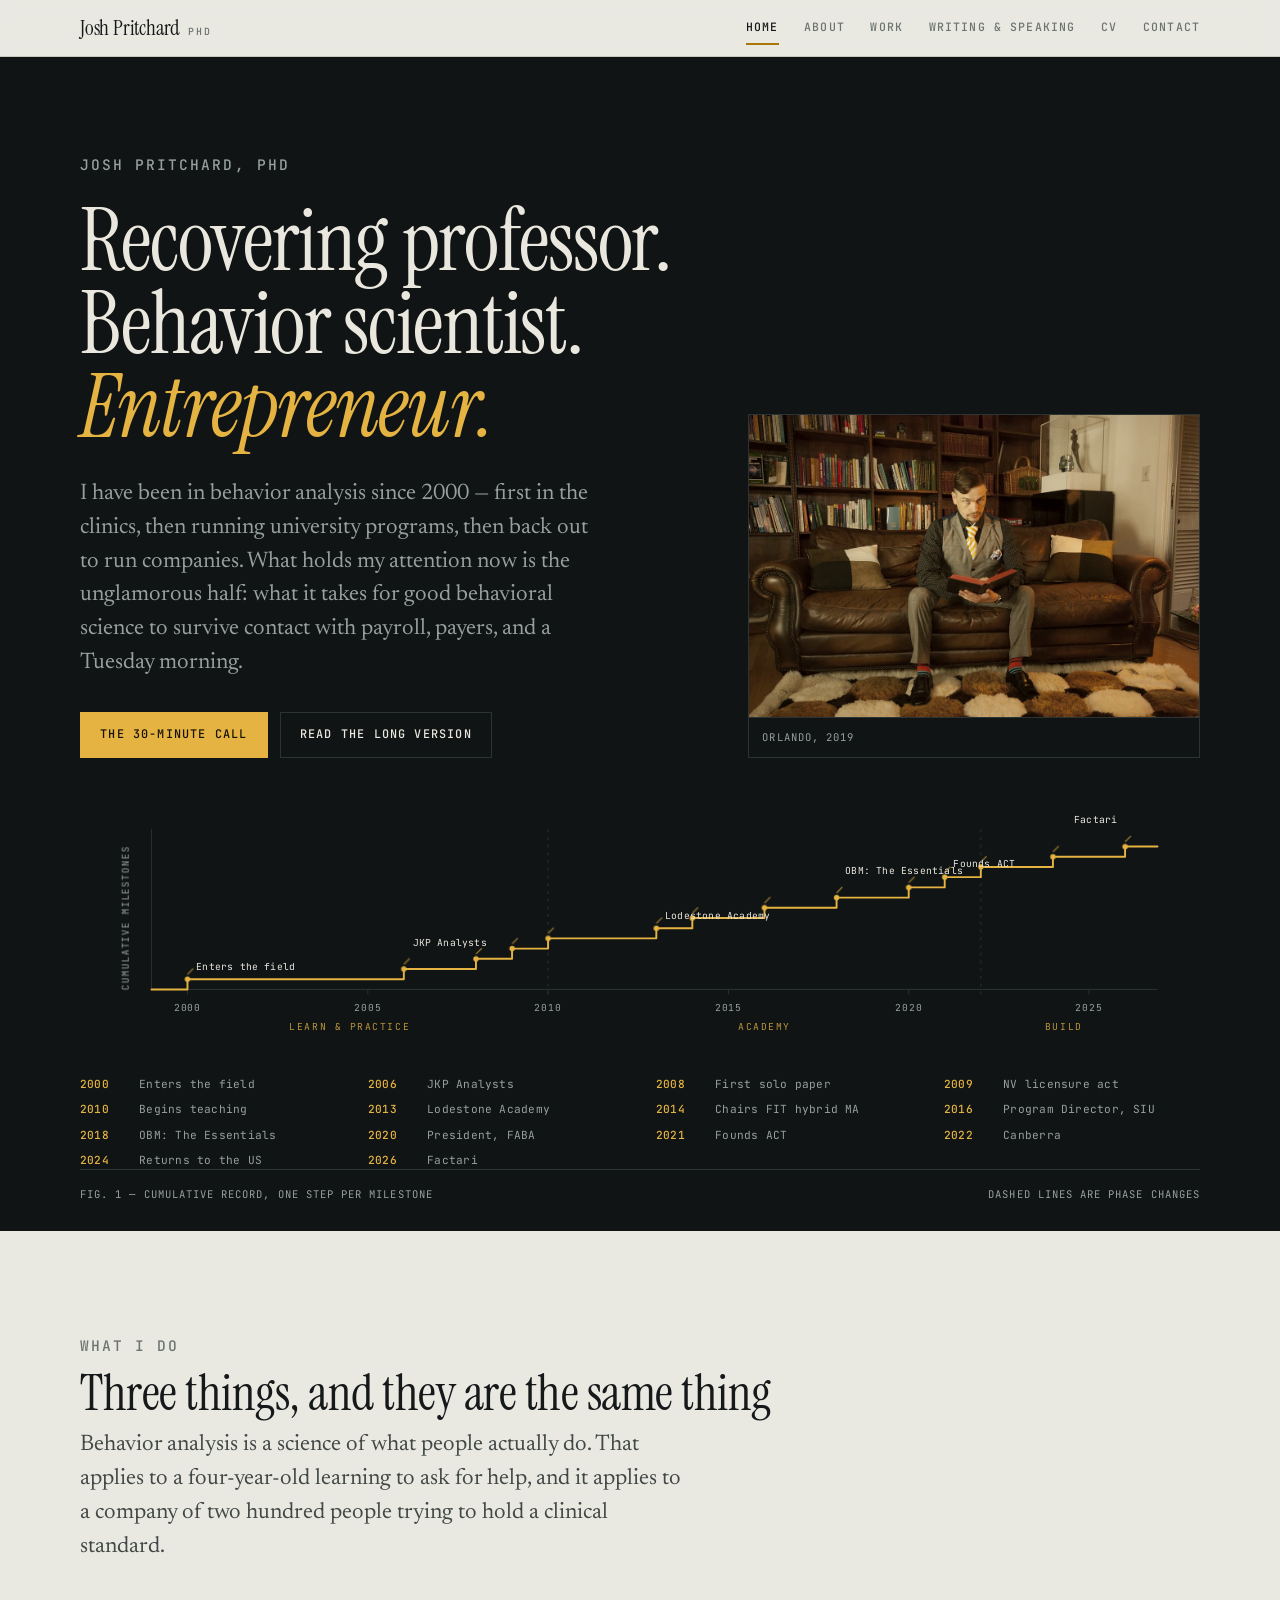
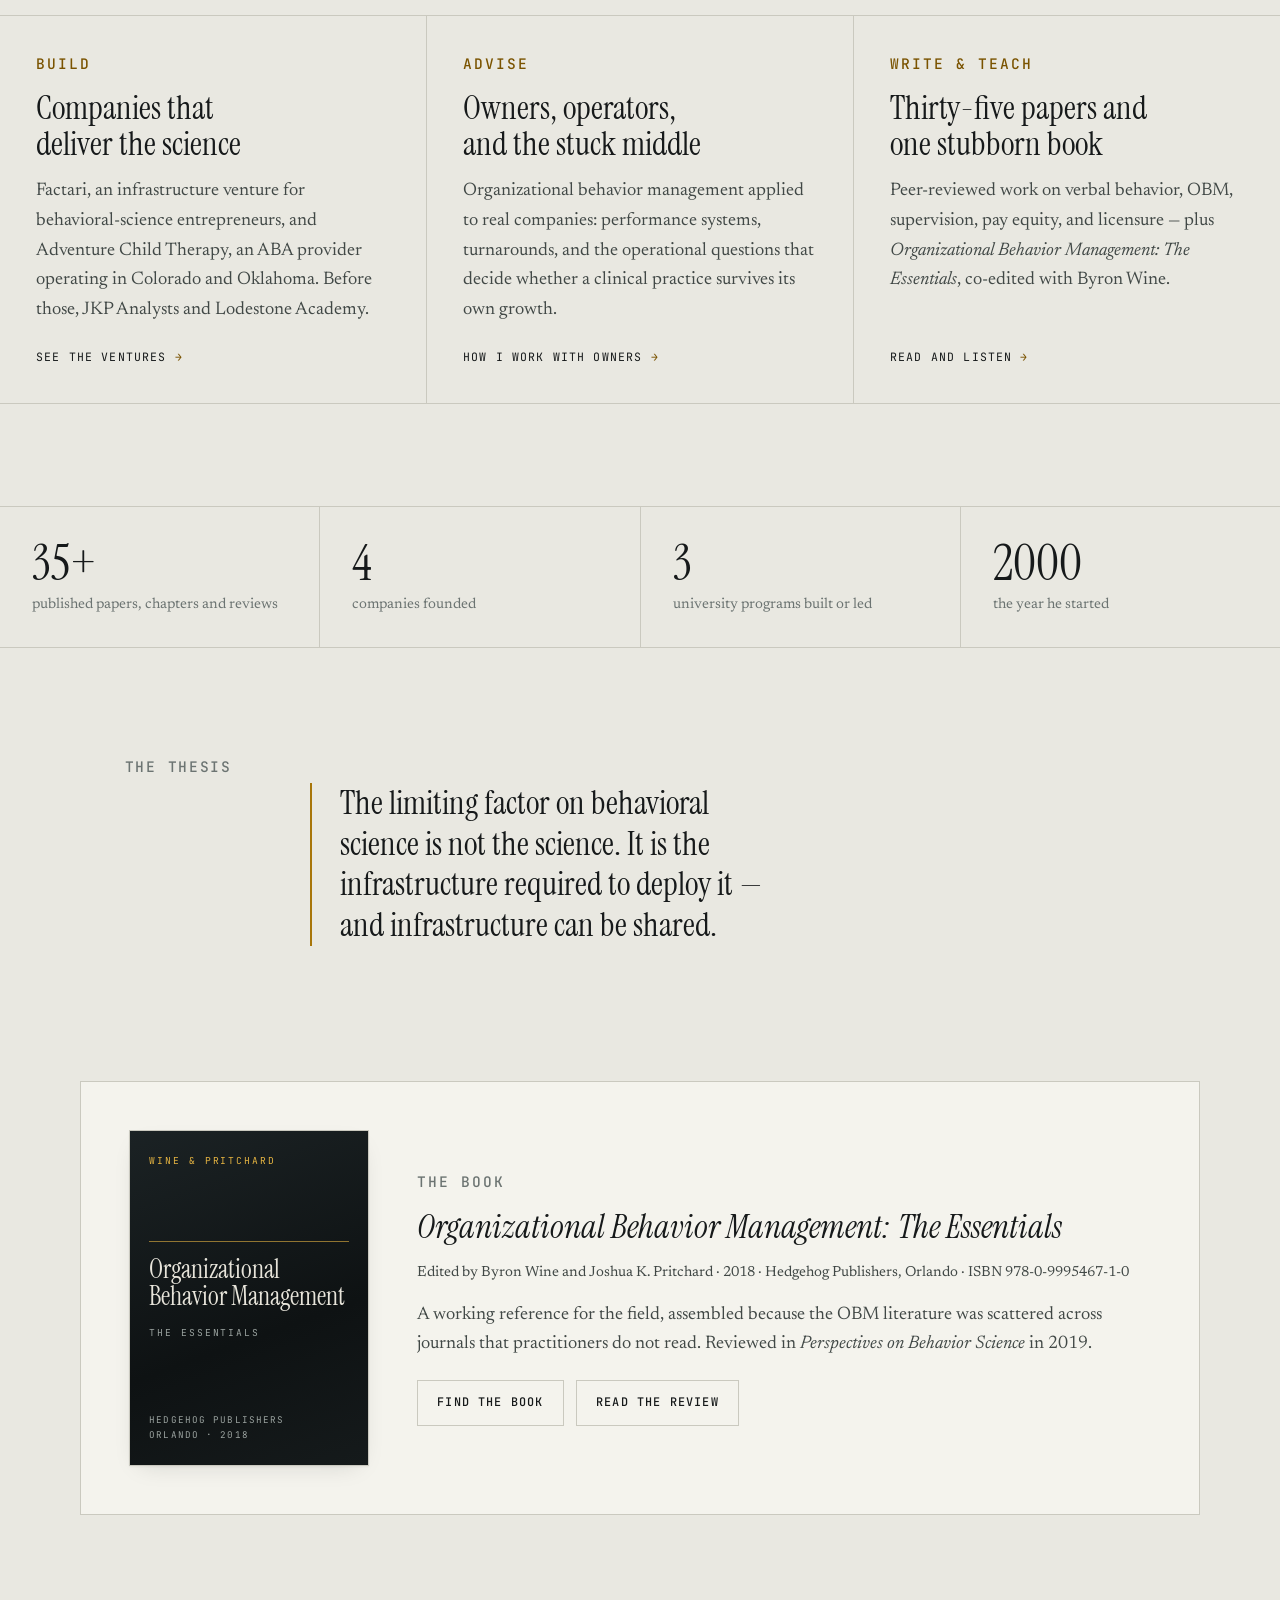
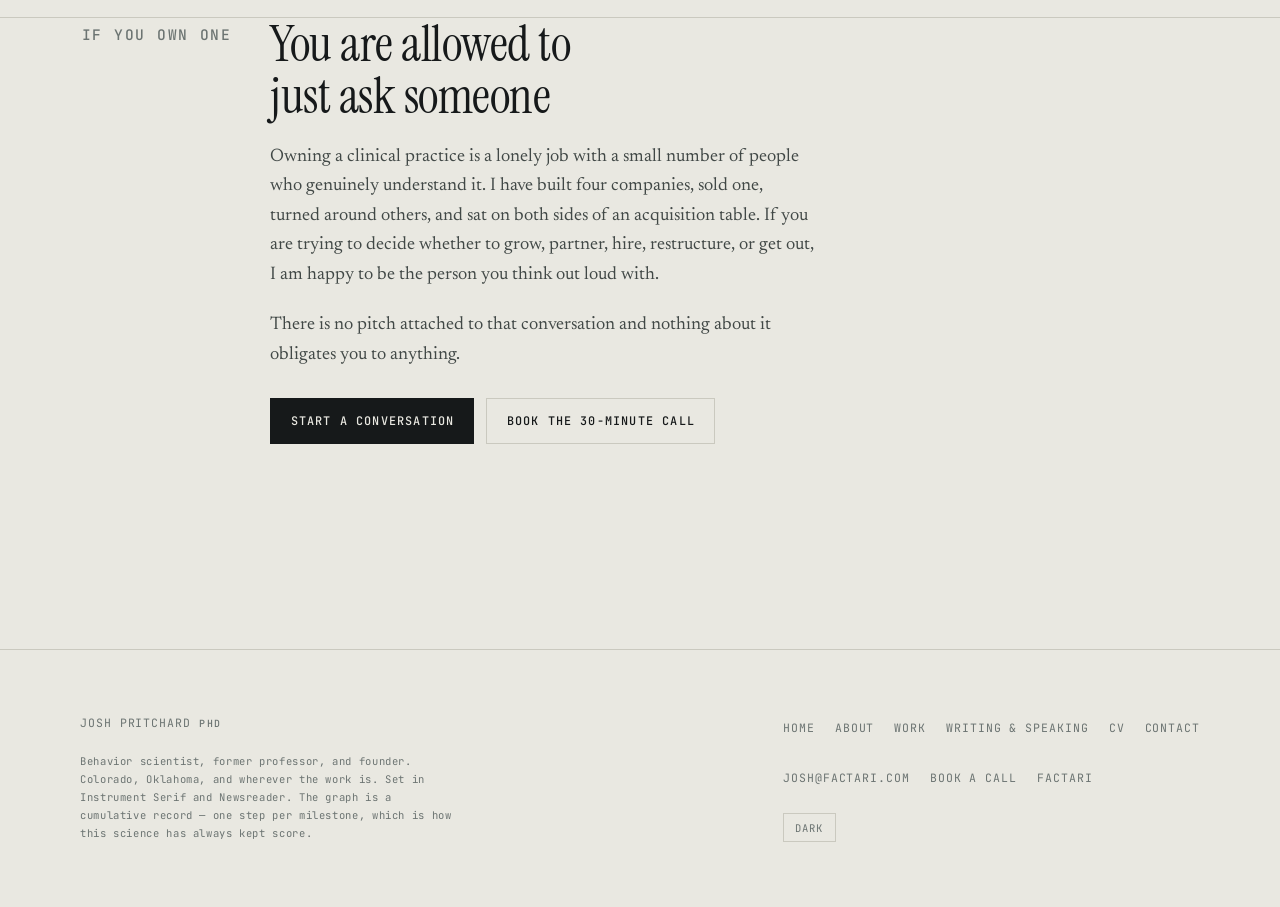
==== index.html @ 922ae79f "Initial site build" ====
<!doctype html>
<html lang="en">
<head>
<meta charset="utf-8" />
<meta name="viewport" content="width=device-width, initial-scale=1" />
<title>Josh Pritchard, PhD — behavior scientist, founder, recovering professor</title>
<meta name="description" content="Josh Pritchard, PhD — behavior scientist, former professor, and founder. Twenty-five years in behavior analysis: university programs, clinics, companies, and the infrastructure that makes good behavioral science survive contact with payroll." />
<link rel="canonical" href="https://joshpritchard.com/" />
<meta name="author" content="Josh Pritchard" />
<meta property="og:type" content="profile" />
<meta property="og:site_name" content="Josh Pritchard" />
<meta property="og:title" content="Josh Pritchard, PhD — behavior scientist, founder, recovering professor" />
<meta property="og:description" content="Josh Pritchard, PhD — behavior scientist, former professor, and founder. Twenty-five years in behavior analysis: university programs, clinics, companies, and the infrastructure that makes good behavioral science survive contact with payroll." />
<meta property="og:url" content="https://joshpritchard.com/" />
<meta property="og:image" content="https://joshpritchard.com/og.jpg" />
<meta property="og:image:width" content="1200" />
<meta property="og:image:height" content="630" />
<meta name="twitter:card" content="summary_large_image" />
<meta name="twitter:title" content="Josh Pritchard, PhD — behavior scientist, founder, recovering professor" />
<meta name="twitter:description" content="Josh Pritchard, PhD — behavior scientist, former professor, and founder. Twenty-five years in behavior analysis: university programs, clinics, companies, and the infrastructure that makes good behavioral science survive contact with payroll." />
<meta name="twitter:image" content="https://joshpritchard.com/og.jpg" />
<meta name="theme-color" content="#101415" />
<link rel="icon" href="/favicon.svg" type="image/svg+xml" />
<link rel="apple-touch-icon" href="/icon-180.png" />
<link rel="preconnect" href="https://fonts.googleapis.com" />
<link rel="preconnect" href="https://fonts.gstatic.com" crossorigin />
<link rel="stylesheet" href="https://fonts.googleapis.com/css2?family=Instrument+Serif:ital@0;1&family=JetBrains+Mono:wght@400;500&family=Newsreader:ital,opsz,wght@0,6..72,300..600;1,6..72,300..500&display=swap" />
<link rel="stylesheet" href="/site.css" />
<script>(function(){try{var t=localStorage.getItem("jp-theme");if(t==="dark"||t==="light")document.documentElement.setAttribute("data-theme",t);}catch(e){}})();</script>
<script type="application/ld+json">{"@context": "https://schema.org", "@type": "Person", "name": "Josh Pritchard", "alternateName": ["Joshua K. Pritchard", "Josh K. Pritchard"], "honorificSuffix": "PhD", "url": "https://joshpritchard.com", "image": "https://joshpritchard.com/portrait.jpg", "email": "mailto:josh@factari.com", "jobTitle": "Founder; behavior scientist", "description": "Josh Pritchard, PhD \u2014 behavior scientist, former professor, and founder. Twenty-five years in behavior analysis: university programs, clinics, companies, and the infrastructure that makes good behavioral science survive contact with payroll.", "knowsAbout": ["Applied behavior analysis", "Organizational behavior management", "Autism services", "Clinical operations", "Supervision and training systems"], "alumniOf": [{"@type": "CollegeOrUniversity", "name": "University of Nevada, Reno"}, {"@type": "CollegeOrUniversity", "name": "Florida Institute of Technology"}], "worksFor": [{"@type": "Organization", "name": "Factari", "url": "https://factari.com/"}, {"@type": "Organization", "name": "Adventure Child Therapy", "url": "https://actaba.com/"}], "sameAs": ["https://factari.com/", "https://actaba.com/", "https://www.researchgate.net/profile/Josh-Pritchard-2", "https://fit.academia.edu/JoshPritchard", "https://orcid.org/0000-0002-7091-4188"]}</script>
</head>
<body>
<a class="skip" href="#main">Skip to content</a>
<header class="masthead">
  <div class="wrap masthead__inner">
    <a class="wordmark" href="/">Josh Pritchard <span>PhD</span></a>
    <nav aria-label="Primary">
      <ul class="nav">
        <li><a href="/" aria-current="page">Home</a></li>
        <li><a href="/about.html">About</a></li>
        <li><a href="/work.html">Work</a></li>
        <li><a href="/writing.html">Writing & Speaking</a></li>
        <li><a href="/cv.html">CV</a></li>
        <li><a href="/contact.html">Contact</a></li>
      </ul>
    </nav>
  </div>
</header>
<main id="main">
<section class="hero">
  <div class="wrap hero__grid">
    <div>
      <span class="label hero__eyebrow">Josh Pritchard, PhD</span>
      <h1 class="h-display">Recovering professor.<br />Behavior scientist.<br /><em>Entrepreneur.</em></h1>
      <p class="hero__deck">I have been in behavior analysis since 2000 — first in the clinics, then running university programs, then back out to run companies. What holds my attention now is the unglamorous half: what it takes for good behavioral science to survive contact with payroll, payers, and a Tuesday morning.</p>
      <div class="hero__actions">
        <a class="btn btn--onhero btn--solid" href="/work.html#advising">The 30-minute call</a>
        <a class="btn btn--onhero" href="/about.html">Read the long version</a>
      </div>
    </div>
    <figure class="hero__portrait" style="margin:0">
      <img src="/hero.jpg" width="1280" height="857" alt="Josh Pritchard seated on a leather couch in front of a wall of bookshelves, reading." />
      <figcaption>Orlando, 2019</figcaption>
    </figure>
  </div>
  <div class="wrap">
<div class="record" data-record>
  <div class="record__scroll">
    <div class="record__inner">
      <svg viewBox="0 0 1160 250" role="img" aria-labelledby="rec-home-t rec-home-d" preserveAspectRatio="xMidYMid meet">
        <title id="rec-home-t">Cumulative record of Josh Pritchard's career, 2000 to 2026</title>
        <desc id="rec-home-d">A stepped rising line with one step per dated milestone, listed in full beneath the figure. Dashed vertical lines mark three phases: learn and practice, academy, and build.</desc>
        <line class="rec-axis" x1="74.0" y1="190.0" x2="1116.0" y2="190.0" />
        <line class="rec-axis" x1="74.0" y1="24.0" x2="74.0" y2="190.0" />
        <text class="rec-text rec-text--phase" x="279.4" y="232.0" text-anchor="middle">LEARN & PRACTICE</text>
        <line class="rec-phase" x1="484.8" y1="24.0" x2="484.8" y2="196.0" />
        <text class="rec-text rec-text--phase" x="708.9" y="232.0" text-anchor="middle">ACADEMY</text>
        <line class="rec-phase" x1="933.0" y1="24.0" x2="933.0" y2="196.0" />
        <text class="rec-text rec-text--phase" x="1018.9" y="232.0" text-anchor="middle">BUILD</text>
        <line class="rec-axis" x1="111.3" y1="190.0" x2="111.3" y2="195.0" />
        <text class="rec-text" x="111.3" y="212.0" text-anchor="middle">2000</text>
        <line class="rec-axis" x1="298.1" y1="190.0" x2="298.1" y2="195.0" />
        <text class="rec-text" x="298.1" y="212.0" text-anchor="middle">2005</text>
        <line class="rec-axis" x1="484.8" y1="190.0" x2="484.8" y2="195.0" />
        <text class="rec-text" x="484.8" y="212.0" text-anchor="middle">2010</text>
        <line class="rec-axis" x1="671.6" y1="190.0" x2="671.6" y2="195.0" />
        <text class="rec-text" x="671.6" y="212.0" text-anchor="middle">2015</text>
        <line class="rec-axis" x1="858.3" y1="190.0" x2="858.3" y2="195.0" />
        <text class="rec-text" x="858.3" y="212.0" text-anchor="middle">2020</text>
        <line class="rec-axis" x1="1045.0" y1="190.0" x2="1045.0" y2="195.0" />
        <text class="rec-text" x="1045.0" y="212.0" text-anchor="middle">2025</text>
        <path class="rec-line rec-line--anim" d="M 74.0 190.0 L 111.3 190.0 L 111.3 179.4 L 335.4 179.4 L 335.4 168.9 L 410.1 168.9 L 410.1 158.3 L 447.5 158.3 L 447.5 147.7 L 484.8 147.7 L 484.8 137.1 L 596.9 137.1 L 596.9 126.6 L 634.2 126.6 L 634.2 116.0 L 708.9 116.0 L 708.9 105.4 L 783.6 105.4 L 783.6 94.9 L 858.3 94.9 L 858.3 84.3 L 895.6 84.3 L 895.6 73.7 L 933.0 73.7 L 933.0 63.1 L 1007.7 63.1 L 1007.7 52.6 L 1082.4 52.6 L 1082.4 42.0 L 1116.0 42.0" />
        <circle class="rec-dot" cx="111.3" cy="179.4" r="2.8" style="--d:220ms"><title>2000 — Enters the field</title></circle>
        <line class="rec-tick" x1="111.3" y1="174.4" x2="117.3" y2="168.4" style="--d:280ms" />
        <circle class="rec-dot" cx="335.4" cy="168.9" r="2.8" style="--d:337ms"><title>2006 — JKP Analysts</title></circle>
        <line class="rec-tick" x1="335.4" y1="163.9" x2="341.4" y2="157.9" style="--d:397ms" />
        <circle class="rec-dot" cx="410.1" cy="158.3" r="2.8" style="--d:455ms"><title>2008 — First solo paper</title></circle>
        <line class="rec-tick" x1="410.1" y1="153.3" x2="416.1" y2="147.3" style="--d:515ms" />
        <circle class="rec-dot" cx="447.5" cy="147.7" r="2.8" style="--d:573ms"><title>2009 — NV licensure act</title></circle>
        <line class="rec-tick" x1="447.5" y1="142.7" x2="453.5" y2="136.7" style="--d:633ms" />
        <circle class="rec-dot" cx="484.8" cy="137.1" r="2.8" style="--d:691ms"><title>2010 — Begins teaching</title></circle>
        <line class="rec-tick" x1="484.8" y1="132.1" x2="490.8" y2="126.1" style="--d:751ms" />
        <circle class="rec-dot" cx="596.9" cy="126.6" r="2.8" style="--d:809ms"><title>2013 — Lodestone Academy</title></circle>
        <line class="rec-tick" x1="596.9" y1="121.6" x2="602.9" y2="115.6" style="--d:869ms" />
        <circle class="rec-dot" cx="634.2" cy="116.0" r="2.8" style="--d:927ms"><title>2014 — Chairs FIT hybrid MA</title></circle>
        <line class="rec-tick" x1="634.2" y1="111.0" x2="640.2" y2="105.0" style="--d:987ms" />
        <circle class="rec-dot" cx="708.9" cy="105.4" r="2.8" style="--d:1045ms"><title>2016 — Program Director, SIU</title></circle>
        <line class="rec-tick" x1="708.9" y1="100.4" x2="714.9" y2="94.4" style="--d:1105ms" />
        <circle class="rec-dot" cx="783.6" cy="94.9" r="2.8" style="--d:1162ms"><title>2018 — OBM: The Essentials</title></circle>
        <line class="rec-tick" x1="783.6" y1="89.9" x2="789.6" y2="83.9" style="--d:1222ms" />
        <circle class="rec-dot" cx="858.3" cy="84.3" r="2.8" style="--d:1280ms"><title>2020 — President, FABA</title></circle>
        <line class="rec-tick" x1="858.3" y1="79.3" x2="864.3" y2="73.3" style="--d:1340ms" />
        <circle class="rec-dot" cx="895.6" cy="73.7" r="2.8" style="--d:1398ms"><title>2021 — Founds ACT</title></circle>
        <line class="rec-tick" x1="895.6" y1="68.7" x2="901.6" y2="62.7" style="--d:1458ms" />
        <circle class="rec-dot" cx="933.0" cy="63.1" r="2.8" style="--d:1516ms"><title>2022 — Canberra</title></circle>
        <line class="rec-tick" x1="933.0" y1="58.1" x2="939.0" y2="52.1" style="--d:1576ms" />
        <circle class="rec-dot" cx="1007.7" cy="52.6" r="2.8" style="--d:1634ms"><title>2024 — Returns to the US</title></circle>
        <line class="rec-tick" x1="1007.7" y1="47.6" x2="1013.7" y2="41.6" style="--d:1694ms" />
        <circle class="rec-dot" cx="1082.4" cy="42.0" r="2.8" style="--d:1752ms"><title>2026 — Factari</title></circle>
        <line class="rec-tick" x1="1082.4" y1="37.0" x2="1088.4" y2="31.0" style="--d:1812ms" />
        <text class="rec-text rec-text--event" x="120.3" y="169.4" text-anchor="start" style="--d:360ms">Enters the field</text>
        <text class="rec-text rec-text--event" x="344.4" y="144.9" text-anchor="start" style="--d:477ms">JKP Analysts</text>
        <text class="rec-text rec-text--event" x="605.9" y="116.6" text-anchor="start" style="--d:949ms">Lodestone Academy</text>
        <text class="rec-text rec-text--event" x="792.6" y="70.9" text-anchor="start" style="--d:1302ms">OBM: The Essentials</text>
        <text class="rec-text rec-text--event" x="904.6" y="63.7" text-anchor="start" style="--d:1538ms">Founds ACT</text>
        <text class="rec-text rec-text--event" x="1074.4" y="18.0" text-anchor="end" style="--d:1892ms">Factari</text>
        <text class="rec-text" x="50.0" y="116.0" text-anchor="middle" transform="rotate(-90 50.0 116.0)">CUMULATIVE MILESTONES</text>
      </svg>
    </div>
  </div>
</div>
<ol class="record-key">
        <li><b>2000</b><span>Enters the field</span></li>
        <li><b>2006</b><span>JKP Analysts</span></li>
        <li><b>2008</b><span>First solo paper</span></li>
        <li><b>2009</b><span>NV licensure act</span></li>
        <li><b>2010</b><span>Begins teaching</span></li>
        <li><b>2013</b><span>Lodestone Academy</span></li>
        <li><b>2014</b><span>Chairs FIT hybrid MA</span></li>
        <li><b>2016</b><span>Program Director, SIU</span></li>
        <li><b>2018</b><span>OBM: The Essentials</span></li>
        <li><b>2020</b><span>President, FABA</span></li>
        <li><b>2021</b><span>Founds ACT</span></li>
        <li><b>2022</b><span>Canberra</span></li>
        <li><b>2024</b><span>Returns to the US</span></li>
        <li><b>2026</b><span>Factari</span></li>
</ol>

<div class="record__caption"><span>Fig. 1 — cumulative record, one step per milestone</span><span>Dashed lines are phase changes</span></div>
  </div>
</section>
<section class="band"><div class="wrap">
  <div class="section-head rev"><span class="label">What I do</span><h2 class="h-section">Three things, and they are the same thing</h2><p class="lede">Behavior analysis is a science of what people actually do. That applies to a four-year-old learning to ask for help, and it applies to a company of two hundred people trying to hold a clinical standard.</p></div>
</div>
<div class="cards cards--3">
  <article class="card rev">
    <span class="label">Build</span>
    <h3 class="h-item">Companies that deliver the science</h3>
    <p>Factari, an infrastructure venture for behavioral-science entrepreneurs, and Adventure Child Therapy, an ABA provider operating in Colorado and Oklahoma. Before those, JKP Analysts and Lodestone Academy.</p>
    <a class="card__cta" href="/work.html">See the ventures</a>
  </article>
  <article class="card rev">
    <span class="label">Advise</span>
    <h3 class="h-item">Owners, operators, and the stuck middle</h3>
    <p>Organizational behavior management applied to real companies: performance systems, turnarounds, and the operational questions that decide whether a clinical practice survives its own growth.</p>
    <a class="card__cta" href="/work.html#advising">How I work with owners</a>
  </article>
  <article class="card rev">
    <span class="label">Write & teach</span>
    <h3 class="h-item">Thirty-five papers and one stubborn book</h3>
    <p>Peer-reviewed work on verbal behavior, OBM, supervision, pay equity, and licensure — plus <em>Organizational Behavior Management: The Essentials</em>, co-edited with Byron Wine.</p>
    <a class="card__cta" href="/writing.html">Read and listen</a>
  </article>
</div></section>
<section class="band"><div class="figures">
  <div class="figure rev"><b>35+</b><span>published papers, chapters and reviews</span></div>
  <div class="figure rev"><b>4</b><span>companies founded</span></div>
  <div class="figure rev"><b>3</b><span>university programs built or led</span></div>
  <div class="figure rev"><b>2000</b><span>the year he started</span></div>
</div></section>
<section class="band"><div class="wrap"><div class="railed">
  <div class="rail rev">The thesis</div>
  <blockquote class="pull rev">The limiting factor on behavioral science is not the science. It is the infrastructure required to deploy it — and infrastructure can be shared.</blockquote>
</div></div></section>
<section class="band"><div class="wrap">
<div class="book rev">
  <div class="book__cover" aria-hidden="true">
    <div class="bc-top">Wine &amp; Pritchard</div>
    <div style="display:flex;flex-direction:column;gap:.9rem">
      <div class="bc-rule"></div>
      <div class="bc-title">Organizational Behavior Management</div>
      <div class="bc-top" style="color:#9AA29F">The Essentials</div>
    </div>
    <div class="bc-ed">Hedgehog Publishers<br />Orlando · 2018</div>
  </div>
  <div class="book__body">
    <span class="label">The book</span>
    <h2 class="h-item"><em>Organizational Behavior Management: The Essentials</em></h2>
    <p class="cite">Edited by Byron Wine and Joshua K. Pritchard · 2018 · Hedgehog Publishers, Orlando · ISBN 978-0-9995467-1-0</p>
    <p>A working reference for the field, assembled because the OBM literature was scattered across journals that practitioners do not read. Reviewed in <em>Perspectives on Behavior Science</em> in 2019.</p>
    <div class="hero__actions" style="margin-top:.25rem">
      <a class="btn" href="https://books.google.com/books/about/Organizational_Behavior_Management.html?id=zxJFygEACAAJ" rel="noopener">Find the book</a>
      <a class="btn" href="https://link.springer.com/article/10.1007/s40614-019-00236-9" rel="noopener">Read the review</a>
    </div>
  </div>
</div>
</div></section>
<section class="band band--rule"><div class="wrap"><div class="railed">
  <div class="rail rev">If you own one</div>
  <div class="flow rev">
    <h2 class="h-section">You are allowed to just ask someone</h2>
    <p>Owning a clinical practice is a lonely job with a small number of people who genuinely understand it. I have built four companies, sold one, turned around others, and sat on both sides of an acquisition table. If you are trying to decide whether to grow, partner, hire, restructure, or get out, I am happy to be the person you think out loud with.</p>
    <p>There is no pitch attached to that conversation and nothing about it obligates you to anything.</p>
    <div class="hero__actions" style="margin-top:.5rem"><a class="btn btn--solid" href="/contact.html">Start a conversation</a><a class="btn" href="https://factari.com/consult/" rel="noopener">Book the 30-minute call</a></div>
  </div>
</div></div></section>
</main>
<footer class="footer">
  <div class="wrap footer__grid">
    <div style="display:flex;flex-direction:column;gap:1.25rem;">
      <a class="wordmark" href="/">Josh Pritchard <span>PhD</span></a>
      <p class="footer__colophon">Behavior scientist, former professor, and founder. Colorado, Oklahoma, and wherever the work is. Set in Instrument Serif and Newsreader. The graph is a cumulative record — one step per milestone, which is how this science has always kept score.</p>
    </div>
    <div style="display:flex;flex-direction:column;gap:1.25rem;align-items:flex-start;">
      <ul class="footer__nav">
        <li><a href="/">Home</a></li>
        <li><a href="/about.html">About</a></li>
        <li><a href="/work.html">Work</a></li>
        <li><a href="/writing.html">Writing & Speaking</a></li>
        <li><a href="/cv.html">CV</a></li>
        <li><a href="/contact.html">Contact</a></li>
      </ul>
      <ul class="footer__nav">
        <li><a href="mailto:josh@factari.com">josh@factari.com</a></li>
        <li><a href="https://calendly.com/bxdoc" rel="noopener">Book a call</a></li>
        <li><a href="https://factari.com/" rel="noopener">Factari</a></li>
      </ul>
      <button class="theme-toggle" type="button" data-theme-toggle>Dark</button>
    </div>
  </div>
</footer>
<script src="/site.js" defer></script>
</body>
</html>
---- site.css ----
/* ==========================================================================
   joshpritchard.com
   Palette: ink / bone / signal gold (pulled from the tie in the portrait)
   Type:    Instrument Serif (display) · Newsreader (text) · JetBrains Mono (data)
   Device:  the cumulative record — a real graph of a real career
   ========================================================================== */

:root {
  /* light — "paper" */
  --ground:      #E9E8E1;
  --ground-2:    #F4F3ED;
  --ground-3:    #DEDDD4;
  --ink:         #16191A;
  --ink-soft:    #414846;
  --ink-mute:    #6C7472;
  --rule:        #CAC9BF;
  --rule-soft:   #DAD9D0;
  --accent:      #A8760A;
  --accent-ink:  #7A5300;
  --accent-wash: rgba(168, 118, 10, 0.10);
  --shadow:      0 1px 2px rgba(22,25,26,.05), 0 8px 24px -12px rgba(22,25,26,.18);

  /* the hero band commits to one world in both themes */
  --hero-ground: #101415;
  --hero-ink:    #EAE7DE;
  --hero-mute:   #97A09D;
  --hero-accent: #E4B341;
  --hero-rule:   #2C3334;

  --font-display: "Instrument Serif", "Iowan Old Style", Georgia, serif;
  --font-text: "Newsreader", "Iowan Old Style", Georgia, serif;
  --font-mono: "JetBrains Mono", ui-monospace, "SFMono-Regular", Menlo, monospace;

  --step--1: clamp(0.86rem, 0.10vw + 0.83rem, 0.92rem);
  --step-0:  clamp(1.05rem, 0.18vw + 1.00rem, 1.18rem);
  --step-1:  clamp(1.22rem, 0.35vw + 1.13rem, 1.45rem);
  --step-2:  clamp(1.55rem, 0.90vw + 1.32rem, 2.15rem);
  --step-3:  clamp(2.00rem, 2.00vw + 1.50rem, 3.10rem);
  --step-4:  clamp(2.70rem, 5.20vw + 1.40rem, 5.40rem);

  --measure: 34rem;
  --rail: 9.5rem;
  --gap: clamp(1.5rem, 3vw, 2.75rem);
  --band: clamp(3.5rem, 8vw, 7rem);
}

@media (prefers-color-scheme: dark) {
  :root:not([data-theme="light"]) {
    --ground:      #131718;
    --ground-2:    #1A1F20;
    --ground-3:    #0D1011;
    --ink:         #E7E5DC;
    --ink-soft:    #B3B9B6;
    --ink-mute:    #808987;
    --rule:        #2B3233;
    --rule-soft:   #222829;
    --accent:      #E0AE3E;
    --accent-ink:  #E9BE5C;
    --accent-wash: rgba(224, 174, 62, 0.13);
    --shadow:      0 1px 2px rgba(0,0,0,.35), 0 10px 30px -14px rgba(0,0,0,.7);
  }
}

:root[data-theme="dark"] {
  --ground:      #131718;
  --ground-2:    #1A1F20;
  --ground-3:    #0D1011;
  --ink:         #E7E5DC;
  --ink-soft:    #B3B9B6;
  --ink-mute:    #808987;
  --rule:        #2B3233;
  --rule-soft:   #222829;
  --accent:      #E0AE3E;
  --accent-ink:  #E9BE5C;
  --accent-wash: rgba(224, 174, 62, 0.13);
  --shadow:      0 1px 2px rgba(0,0,0,.35), 0 10px 30px -14px rgba(0,0,0,.7);
}

/* --------------------------------------------------------------- reset -- */

*, *::before, *::after { box-sizing: border-box; }
html { -webkit-text-size-adjust: 100%; scroll-behavior: smooth; }
@media (prefers-reduced-motion: reduce) { html { scroll-behavior: auto; } }

body {
  margin: 0;
  background: var(--ground);
  color: var(--ink);
  font-family: var(--font-text);
  font-size: var(--step-0);
  font-weight: 400;
  line-height: 1.62;
  font-optical-sizing: auto;
  -webkit-font-smoothing: antialiased;
  text-rendering: optimizeLegibility;
}

img, svg { max-width: 100%; height: auto; display: block; }
h1, h2, h3, h4 { margin: 0; font-weight: 400; text-wrap: balance; }
p { margin: 0; }
ul, ol { margin: 0; padding: 0; }

a { color: inherit; text-decoration: none; }

:focus-visible {
  outline: 2px solid var(--accent);
  outline-offset: 3px;
  border-radius: 2px;
}

.skip {
  position: absolute; left: -9999px; top: 0;
  background: var(--ground-2); color: var(--ink);
  padding: .75rem 1rem; z-index: 100;
  font-family: var(--font-mono); font-size: var(--step--1);
}
.skip:focus { left: .5rem; top: .5rem; }

/* ------------------------------------------------------------ scaffold -- */

.wrap {
  width: 100%;
  max-width: 78rem;
  margin-inline: auto;
  padding-inline: clamp(1.25rem, 5vw, 4rem);
}

.band { padding-block: var(--band); }
.band + .band { padding-top: 0; }
.band--rule { border-top: 1px solid var(--rule); }

/* rail layout: mono margin-note on the left, prose on the right */
.railed {
  display: grid;
  grid-template-columns: minmax(0, 1fr);
  gap: .75rem;
}
.railed + .railed { margin-top: clamp(2.5rem, 5vw, 4rem); }
.rail {
  font-family: var(--font-mono);
  font-size: var(--step--1);
  font-weight: 500;
  letter-spacing: .12em;
  text-transform: uppercase;
  color: var(--ink-mute);
  padding-top: .35em;
}
.railed > .flow { max-width: var(--measure); }

@media (min-width: 62rem) {
  .railed {
    grid-template-columns: var(--rail) minmax(0, 1fr);
    gap: var(--gap);
  }
  .rail { text-align: right; }
}

.flow { display: flex; flex-direction: column; gap: 1.1em; }
.flow p, .flow li { color: var(--ink-soft); }
.flow strong { color: var(--ink); font-weight: 600; }

.measure { max-width: var(--measure); }

/* --------------------------------------------------------------- type --- */

.label {
  font-family: var(--font-mono);
  font-size: var(--step--1);
  font-weight: 500;
  letter-spacing: .14em;
  text-transform: uppercase;
  color: var(--ink-mute);
}

.h-display {
  font-family: var(--font-display);
  font-size: var(--step-4);
  line-height: .96;
  letter-spacing: -0.015em;
}

.h-section {
  font-family: var(--font-display);
  font-size: var(--step-3);
  line-height: 1.05;
  letter-spacing: -0.01em;
}

.h-item {
  font-family: var(--font-display);
  font-size: var(--step-2);
  line-height: 1.12;
}

.h-small {
  font-family: var(--font-text);
  font-size: var(--step-1);
  font-weight: 600;
  line-height: 1.25;
}

.lede {
  font-size: var(--step-1);
  line-height: 1.5;
  color: var(--ink-soft);
  max-width: 38rem;
}

.section-head {
  display: flex;
  flex-direction: column;
  gap: .6rem;
  margin-bottom: clamp(2rem, 4vw, 3.25rem);
}

/* prose links */
.flow a:not(.btn):not(.card__cta), .link {
  color: var(--ink);
  border-bottom: 1px solid var(--accent);
  padding-bottom: .06em;
  transition: color .18s ease, border-color .18s ease, background-color .18s ease;
}
.flow a:not(.btn):not(.card__cta):hover, .link:hover {
  color: var(--accent-ink);
  border-bottom-color: var(--accent-ink);
  background: var(--accent-wash);
}

/* ------------------------------------------------------------- header --- */

.masthead {
  position: sticky;
  top: 0;
  z-index: 40;
  background: color-mix(in srgb, var(--ground) 88%, transparent);
  backdrop-filter: blur(10px);
  border-bottom: 1px solid var(--rule);
}
.masthead__inner {
  display: flex;
  align-items: center;
  justify-content: space-between;
  gap: 1rem;
  min-height: 3.5rem;
  flex-wrap: wrap;
  padding-block: .5rem;
}
.wordmark {
  display: inline-flex;
  align-items: baseline;
  gap: .5rem;
  font-family: var(--font-display);
  font-size: 1.3rem;
  letter-spacing: -0.01em;
  white-space: nowrap;
}
.wordmark span {
  font-family: var(--font-mono);
  font-size: .62rem;
  font-weight: 500;
  letter-spacing: .18em;
  text-transform: uppercase;
  color: var(--ink-mute);
}
.nav {
  display: flex;
  align-items: center;
  gap: clamp(.75rem, 2vw, 1.6rem);
  list-style: none;
  flex-wrap: wrap;
}
.nav a {
  font-family: var(--font-mono);
  font-size: .72rem;
  font-weight: 500;
  letter-spacing: .1em;
  text-transform: uppercase;
  color: var(--ink-mute);
  padding-block: .55rem;
  border-bottom: 2px solid transparent;
  transition: color .18s ease, border-color .18s ease;
}
.nav a:hover { color: var(--ink); }
.nav a[aria-current="page"] { color: var(--ink); border-bottom-color: var(--accent); }

/* --------------------------------------------------------------- hero --- */

.hero {
  background: var(--hero-ground);
  color: var(--hero-ink);
  position: relative;
  overflow: hidden;
}
.hero__grid {
  display: grid;
  grid-template-columns: minmax(0, 1fr);
  gap: clamp(2rem, 5vw, 3.5rem);
  align-items: end;
  padding-block: clamp(3.25rem, 8vw, 6rem) clamp(2rem, 4vw, 3rem);
}
@media (min-width: 60rem) {
  .hero__grid { grid-template-columns: minmax(0, 1.15fr) minmax(0, .85fr); }
}
.hero h1 { color: var(--hero-ink); }
.hero h1 em {
  font-style: italic;
  color: var(--hero-accent);
}
.hero__eyebrow {
  color: var(--hero-mute);
  margin-bottom: 1.4rem;
  display: block;
  max-width: 44ch;
  line-height: 1.7;
}
.hero__deck {
  margin-top: 1.75rem;
  max-width: 32rem;
  color: var(--hero-mute);
  font-size: var(--step-1);
  line-height: 1.5;
}
.hero__deck strong { color: var(--hero-ink); font-weight: 500; }

.hero__portrait {
  position: relative;
  border: 1px solid var(--hero-rule);
  overflow: hidden;
}
.hero__portrait img {
  width: 100%;
  filter: saturate(.82) contrast(1.04) brightness(.94);
}
.hero__portrait figcaption {
  font-family: var(--font-mono);
  font-size: .66rem;
  letter-spacing: .1em;
  text-transform: uppercase;
  color: var(--hero-mute);
  padding: .7rem .85rem;
  border-top: 1px solid var(--hero-rule);
  background: var(--hero-ground);
}

.hero__actions {
  display: flex;
  flex-wrap: wrap;
  gap: .75rem;
  margin-top: 2rem;
}

/* -------------------------------------------------------------- button -- */

.btn {
  display: inline-flex;
  align-items: center;
  gap: .55rem;
  font-family: var(--font-mono);
  font-size: .74rem;
  font-weight: 500;
  letter-spacing: .1em;
  text-transform: uppercase;
  padding: .78rem 1.2rem;
  border: 1px solid var(--rule);
  color: var(--ink);
  background: transparent;
  cursor: pointer;
  transition: background-color .18s ease, border-color .18s ease, color .18s ease;
}
.btn:hover { border-color: var(--accent); background: var(--accent-wash); }
.btn--solid {
  background: var(--ink);
  color: var(--ground);
  border-color: var(--ink);
}
.btn--solid:hover { background: var(--accent-ink); border-color: var(--accent-ink); color: #FFF9EC; }
.btn--onhero { border-color: var(--hero-rule); color: var(--hero-ink); }
.btn--onhero:hover { border-color: var(--hero-accent); background: rgba(228,179,65,.12); }
.btn--onhero.btn--solid {
  background: var(--hero-accent); color: #171205; border-color: var(--hero-accent);
}
.btn--onhero.btn--solid:hover { background: #F2C965; border-color: #F2C965; color: #171205; }

/* --------------------------------------------- the cumulative record ---- */

.record { background: var(--hero-ground); color: var(--hero-ink); }
.record--page { background: transparent; color: var(--ink); }
.record__scroll { overflow-x: auto; overflow-y: hidden; }
.record__inner { min-width: 46rem; padding-bottom: .5rem; }
.record svg { width: 100%; height: auto; overflow: visible; }

.record .rec-axis { stroke: var(--hero-rule); stroke-width: 1; }
.record .rec-phase { stroke: var(--hero-rule); stroke-width: 1; stroke-dasharray: 3 5; }
.record .rec-line {
  fill: none;
  stroke: var(--hero-accent);
  stroke-width: 2;
  stroke-linejoin: round;
  stroke-linecap: round;
}
.record .rec-dot { fill: var(--hero-accent); }
.record .rec-tick { stroke: var(--hero-accent); stroke-width: 1.5; opacity: .55; }
.record .rec-text {
  font-family: var(--font-mono);
  font-size: 10px;
  letter-spacing: .09em;
  text-transform: uppercase;
  fill: var(--hero-mute);
}
.record .rec-text--phase { fill: var(--hero-accent); opacity: .8; letter-spacing: .16em; }
.record .rec-text--event { font-size: 10px; letter-spacing: .02em; text-transform: none; fill: var(--hero-ink); }
.record--page .rec-text--event { fill: var(--ink); }

.record--page .rec-axis, .record--page .rec-phase { stroke: var(--rule); }
.record--page .rec-line { stroke: var(--accent); }
.record--page .rec-dot { fill: var(--accent); }
.record--page .rec-tick { stroke: var(--accent); }
.record--page .rec-text { fill: var(--ink-mute); }
.record--page .rec-text--phase { fill: var(--accent-ink); }

.record__caption {
  display: flex;
  gap: 1rem;
  justify-content: space-between;
  flex-wrap: wrap;
  padding-block: 1rem 1.75rem;
  font-family: var(--font-mono);
  font-size: .66rem;
  letter-spacing: .1em;
  text-transform: uppercase;
  color: var(--hero-mute);
  border-top: 1px solid var(--hero-rule);
}
.record--page .record__caption { color: var(--ink-mute); border-top-color: var(--rule); }

/* draw-on animation */
.rec-line--anim { stroke-dasharray: var(--len); stroke-dashoffset: var(--len); }
.rec-drawn .rec-line--anim { animation: draw 1900ms cubic-bezier(.4,.05,.2,1) forwards; }
.rec-drawn .rec-dot, .rec-drawn .rec-tick, .rec-drawn .rec-text--event {
  opacity: 0; animation: fadeup 500ms ease forwards; animation-delay: var(--d, 0ms);
}
.rec-drawn .rec-tick { animation-name: fadetick; }
@keyframes draw { to { stroke-dashoffset: 0; } }
@keyframes fadeup { from { opacity: 0; transform: translateY(3px); } to { opacity: 1; transform: none; } }
@keyframes fadetick { to { opacity: .55; } }

@media (prefers-reduced-motion: reduce) {
  .rec-line--anim { stroke-dasharray: none; stroke-dashoffset: 0; }
  .rec-drawn .rec-dot, .rec-drawn .rec-tick, .rec-drawn .rec-text--event { opacity: 1; animation: none; }
  .rec-drawn .rec-tick { opacity: .55; }
}

/* figure key beneath the cumulative record */
.record-key {
  list-style: none;
  display: grid;
  grid-template-columns: repeat(auto-fill, minmax(13.5rem, 1fr));
  gap: .55rem 2rem;
  padding-block: 1.25rem 0;
}
.record-key li {
  display: grid;
  grid-template-columns: 3.1rem minmax(0, 1fr);
  gap: .6rem;
  font-family: var(--font-mono);
  font-size: .7rem;
  line-height: 1.5;
  letter-spacing: .02em;
  color: var(--hero-mute);
}
.record-key b { color: var(--hero-accent); font-weight: 500; font-variant-numeric: tabular-nums; }
.record--page + .record-key li { color: var(--ink-mute); }
.record--page + .record-key b { color: var(--accent-ink); }

/* --------------------------------------------------------------- grid --- */

.cards {
  display: grid;
  gap: 1px;
  background: var(--rule);
  border-block: 1px solid var(--rule);
  grid-template-columns: minmax(0, 1fr);
}
@media (min-width: 52rem) { .cards--3 { grid-template-columns: repeat(3, minmax(0, 1fr)); } }
@media (min-width: 46rem) {
  .cards--2 { grid-template-columns: repeat(2, minmax(0, 1fr)); }
  .cards--2 > .card:last-child:nth-child(odd) { grid-column: 1 / -1; }
}
@media (min-width: 52rem) {
  .cards--3 > .card:last-child:nth-child(3n - 1) { grid-column: span 2; }
}

.card {
  background: var(--ground);
  padding: clamp(1.5rem, 3vw, 2.25rem);
  display: flex;
  flex-direction: column;
  gap: .9rem;
}
.card p { color: var(--ink-soft); }
.card .label { color: var(--accent-ink); }
.card__cta {
  margin-top: auto;
  padding-top: .5rem;
  font-family: var(--font-mono);
  font-size: .72rem;
  letter-spacing: .1em;
  text-transform: uppercase;
  color: var(--ink);
  border-bottom: 0;
}
.card__cta::after { content: " →"; color: var(--accent-ink); }
.card__cta:hover { color: var(--accent-ink); background: transparent; }

/* figures strip */
.figures {
  display: grid;
  grid-template-columns: repeat(2, minmax(0, 1fr));
  gap: 1px;
  background: var(--rule);
  border-block: 1px solid var(--rule);
}
@media (min-width: 46rem) { .figures { grid-template-columns: repeat(4, minmax(0, 1fr)); } }
.figure {
  background: var(--ground);
  padding: clamp(1.25rem, 3vw, 2rem);
  display: flex;
  flex-direction: column;
  gap: .4rem;
}
.figure b {
  font-family: var(--font-display);
  font-size: var(--step-3);
  font-weight: 400;
  line-height: 1;
  color: var(--ink);
  font-variant-numeric: tabular-nums;
}
.figure span { font-size: var(--step--1); color: var(--ink-mute); line-height: 1.35; }

/* CV definition lists — title left, institution right */
.deflist { list-style: none; }
.deflist li {
  display: grid;
  grid-template-columns: minmax(0, 1fr);
  gap: .25rem;
  padding-block: clamp(.9rem, 2vw, 1.15rem);
  border-top: 1px solid var(--rule);
}
.deflist li:last-child { border-bottom: 1px solid var(--rule); }
@media (min-width: 52rem) {
  .deflist li { grid-template-columns: minmax(0, 24rem) minmax(0, 1fr); gap: 2rem; align-items: baseline; }
}
.deflist b { font-weight: 600; font-size: var(--step-0); color: var(--ink); }
.deflist span {
  font-family: var(--font-mono);
  font-size: var(--step--1);
  color: var(--ink-mute);
  line-height: 1.6;
}

/* --------------------------------------------------------------- list --- */

.entries { list-style: none; }
.entry {
  display: grid;
  grid-template-columns: minmax(0, 1fr);
  gap: .5rem var(--gap);
  padding-block: clamp(1.75rem, 3.5vw, 2.5rem);
  border-top: 1px solid var(--rule);
}
.entry:last-child { border-bottom: 1px solid var(--rule); }
@media (min-width: 62rem) {
  .entry { grid-template-columns: var(--rail) minmax(0, 1fr); }
  .entry__meta { text-align: right; }
}
.entry__meta {
  font-family: var(--font-mono);
  font-size: var(--step--1);
  letter-spacing: .08em;
  color: var(--ink-mute);
  font-variant-numeric: tabular-nums;
}
.entry__body { display: flex; flex-direction: column; gap: .6rem; max-width: 42rem; }
.entry__body p { color: var(--ink-soft); }
.entry__role {
  font-family: var(--font-mono);
  font-size: var(--step--1);
  letter-spacing: .06em;
  color: var(--accent-ink);
}
.entry__why {
  font-size: var(--step--1);
  color: var(--ink-mute);
  font-style: italic;
  border-left: 2px solid var(--accent);
  padding-left: .9rem;
}
.cite { font-size: var(--step--1); color: var(--ink-mute); line-height: 1.55; overflow-wrap: anywhere; }
.entry__role.link { overflow-wrap: anywhere; }
.cite em { font-style: italic; }

/* ---------------------------------------------------------------- book -- */

.book {
  display: grid;
  grid-template-columns: minmax(0, 1fr);
  gap: clamp(1.5rem, 4vw, 3rem);
  align-items: center;
  background: var(--ground-2);
  border: 1px solid var(--rule);
  padding: clamp(1.5rem, 4vw, 3rem);
}
@media (min-width: 52rem) { .book { grid-template-columns: 15rem minmax(0, 1fr); } }
.book__cover {
  aspect-ratio: 5 / 7;
  background: linear-gradient(160deg, #1B2224 0%, #0E1213 60%, #151A1B 100%);
  border: 1px solid var(--rule);
  display: flex;
  flex-direction: column;
  justify-content: space-between;
  padding: 1.4rem 1.2rem;
  color: #E7E4DA;
  box-shadow: var(--shadow);
}
.book__cover .bc-top {
  font-family: var(--font-mono);
  font-size: .6rem;
  letter-spacing: .2em;
  text-transform: uppercase;
  color: #E4B341;
}
.book__cover .bc-title {
  font-family: var(--font-display);
  font-size: 1.6rem;
  line-height: 1.05;
}
.book__cover .bc-rule { height: 1px; background: #E4B341; opacity: .6; }
.book__cover .bc-ed {
  font-family: var(--font-mono);
  font-size: .58rem;
  letter-spacing: .12em;
  text-transform: uppercase;
  color: #9AA29F;
  line-height: 1.6;
}
.book__body { display: flex; flex-direction: column; gap: 1rem; }
.book__body p { color: var(--ink-soft); }

/* -------------------------------------------------------------- quote --- */

.pull {
  font-family: var(--font-display);
  font-size: var(--step-2);
  line-height: 1.25;
  color: var(--ink);
  max-width: 30rem;
  border-left: 2px solid var(--accent);
  padding-left: clamp(1rem, 2.5vw, 1.75rem);
}

/* --------------------------------------------------------------- form --- */

.form { display: flex; flex-direction: column; gap: 1.25rem; max-width: 34rem; }
.field { display: flex; flex-direction: column; gap: .45rem; }
.field label {
  font-family: var(--font-mono);
  font-size: .72rem;
  font-weight: 500;
  letter-spacing: .1em;
  text-transform: uppercase;
  color: var(--ink-mute);
}
.field input, .field textarea, .field select {
  font-family: var(--font-text);
  font-size: var(--step-0);
  color: var(--ink);
  background: var(--ground-2);
  border: 1px solid var(--rule);
  padding: .7rem .85rem;
  width: 100%;
}
.field textarea { min-height: 9rem; resize: vertical; }
.field input:focus, .field textarea:focus, .field select:focus {
  border-color: var(--accent);
  outline: none;
  box-shadow: 0 0 0 3px var(--accent-wash);
}
.hp { position: absolute; left: -9999px; }

.contact-grid {
  display: grid;
  grid-template-columns: minmax(0, 1fr);
  gap: clamp(2rem, 5vw, 4rem);
}
@media (min-width: 62rem) { .contact-grid { grid-template-columns: minmax(0, 1.1fr) minmax(0, .9fr); } }
.contact-side { display: flex; flex-direction: column; gap: 1.75rem; }
.contact-side dl { display: flex; flex-direction: column; gap: 1.25rem; margin: 0; }
.contact-side dt {
  font-family: var(--font-mono);
  font-size: .72rem;
  letter-spacing: .1em;
  text-transform: uppercase;
  color: var(--ink-mute);
  margin-bottom: .3rem;
}
.contact-side dd { margin: 0; color: var(--ink-soft); }

/* ------------------------------------------------------------- footer --- */

.footer {
  border-top: 1px solid var(--rule);
  padding-block: clamp(2.5rem, 5vw, 4rem);
  margin-top: var(--band);
}
.footer__grid {
  display: flex;
  flex-wrap: wrap;
  gap: 2rem;
  justify-content: space-between;
  align-items: flex-start;
}
.footer__nav { display: flex; flex-wrap: wrap; gap: 1.25rem; list-style: none; }
.footer__nav a, .footer a {
  font-family: var(--font-mono);
  font-size: .72rem;
  letter-spacing: .08em;
  text-transform: uppercase;
  color: var(--ink-mute);
}
.footer__nav a:hover, .footer a:hover { color: var(--accent-ink); }
.footer__colophon {
  font-family: var(--font-mono);
  font-size: .66rem;
  letter-spacing: .06em;
  color: var(--ink-mute);
  max-width: 24rem;
  line-height: 1.7;
  text-transform: none;
}

.theme-toggle {
  font-family: var(--font-mono);
  font-size: .66rem;
  letter-spacing: .1em;
  text-transform: uppercase;
  color: var(--ink-mute);
  background: transparent;
  border: 1px solid var(--rule);
  padding: .4rem .7rem;
  cursor: pointer;
}
.theme-toggle:hover { color: var(--ink); border-color: var(--accent); }

/* --------------------------------------------------------- reveal fx --- */

.rev { opacity: 0; transform: translateY(10px); transition: opacity .6s ease, transform .6s ease; }
.rev.is-in { opacity: 1; transform: none; }
@media (prefers-reduced-motion: reduce) {
  .rev { opacity: 1; transform: none; transition: none; }
}

/* ------------------------------------------------------------ onepage --- */

.onepage-note {
  background: var(--accent-wash);
  border: 1px solid var(--accent);
  padding: 1rem 1.25rem;
  font-family: var(--font-mono);
  font-size: .74rem;
  line-height: 1.7;
  letter-spacing: .02em;
  color: var(--ink);
}
.onepage-note b { color: var(--accent-ink); letter-spacing: .1em; text-transform: uppercase; }

@media print {
  .masthead, .footer, .hero__actions, .theme-toggle, .record { display: none !important; }
  body { background: #fff; color: #000; }
}
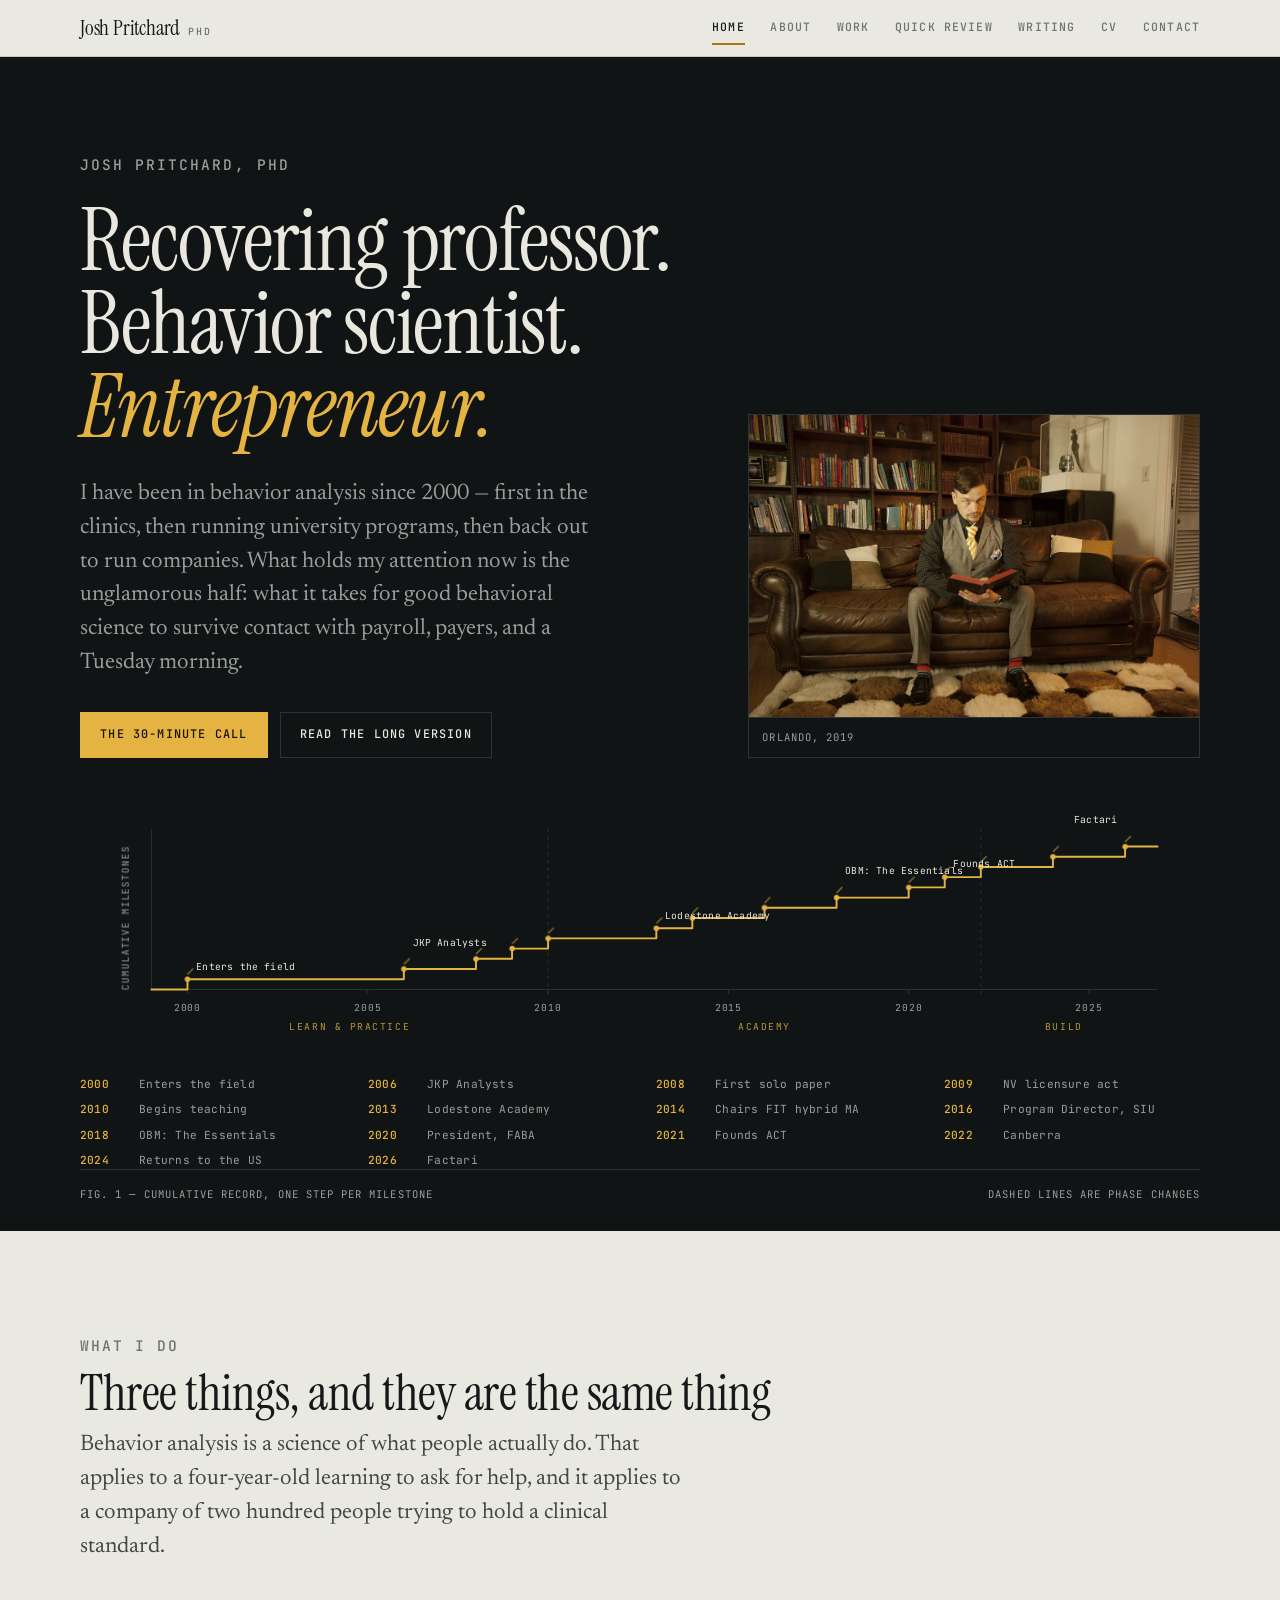
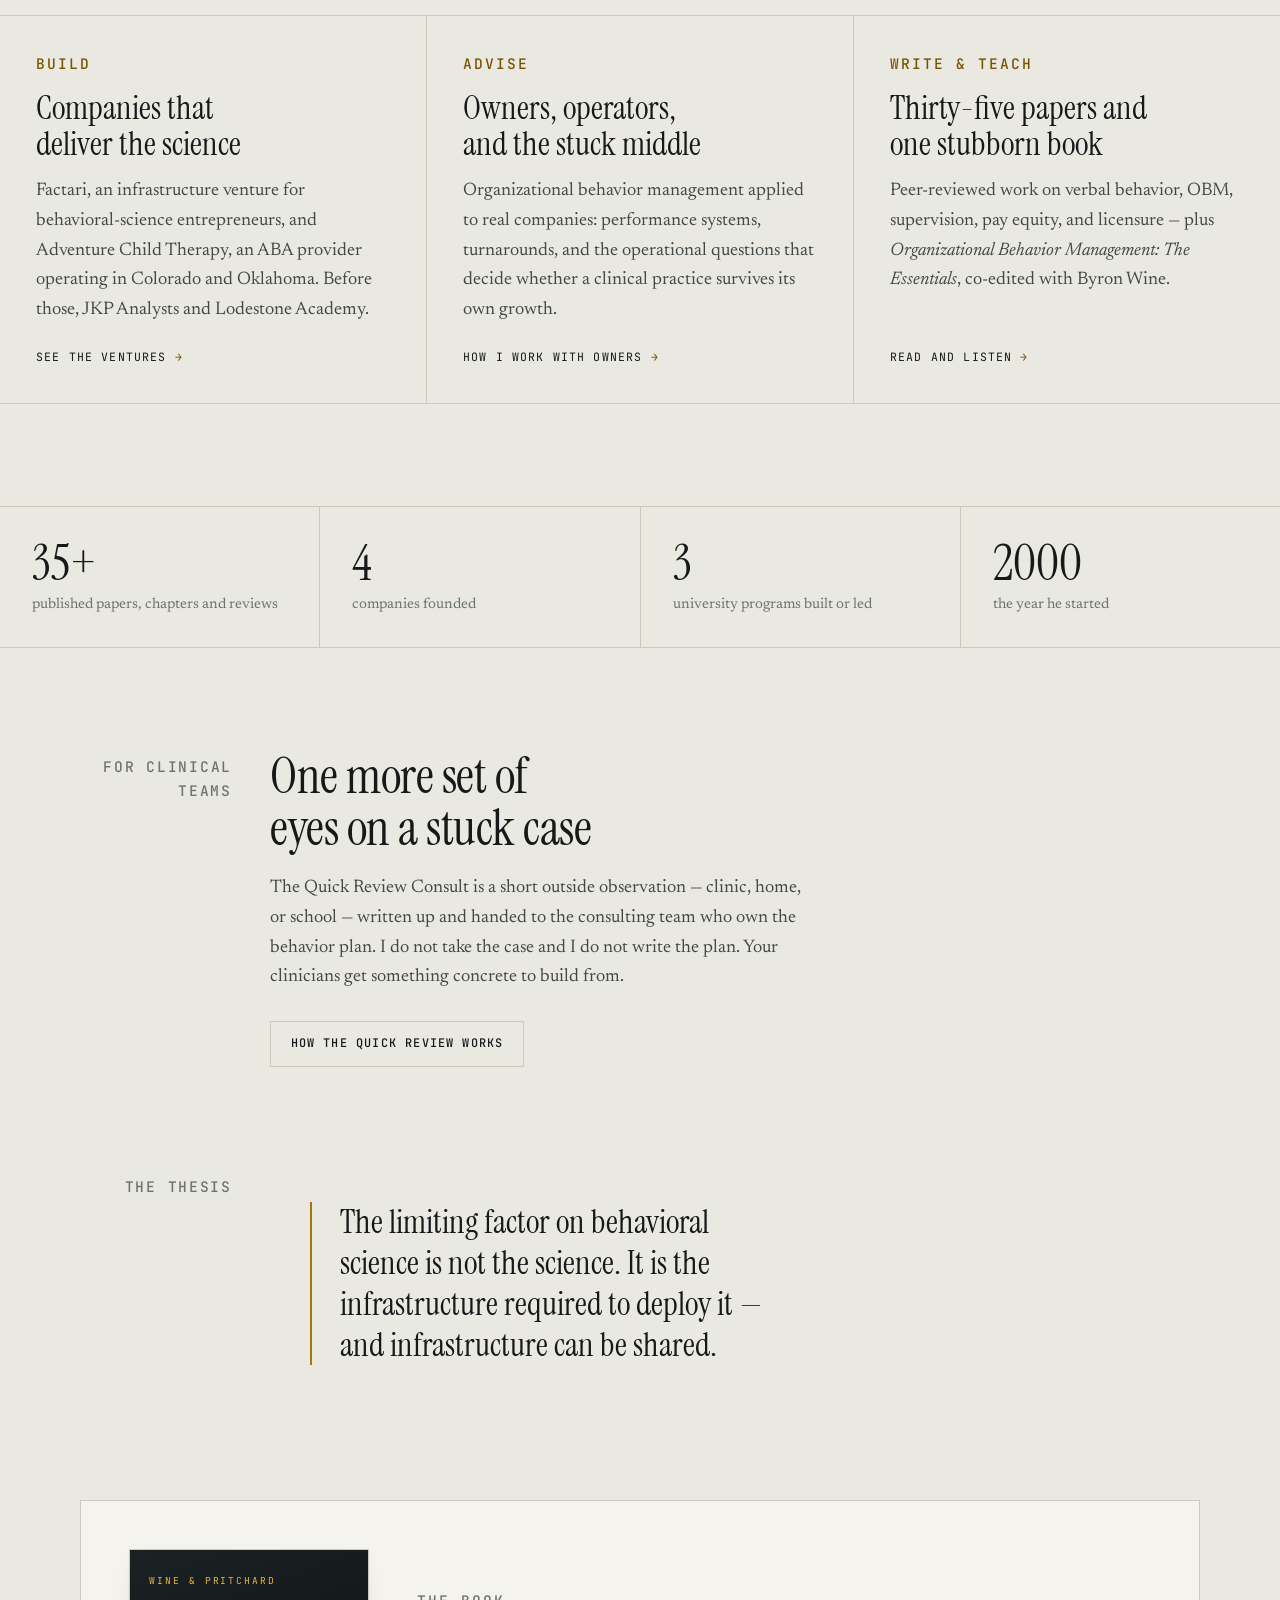
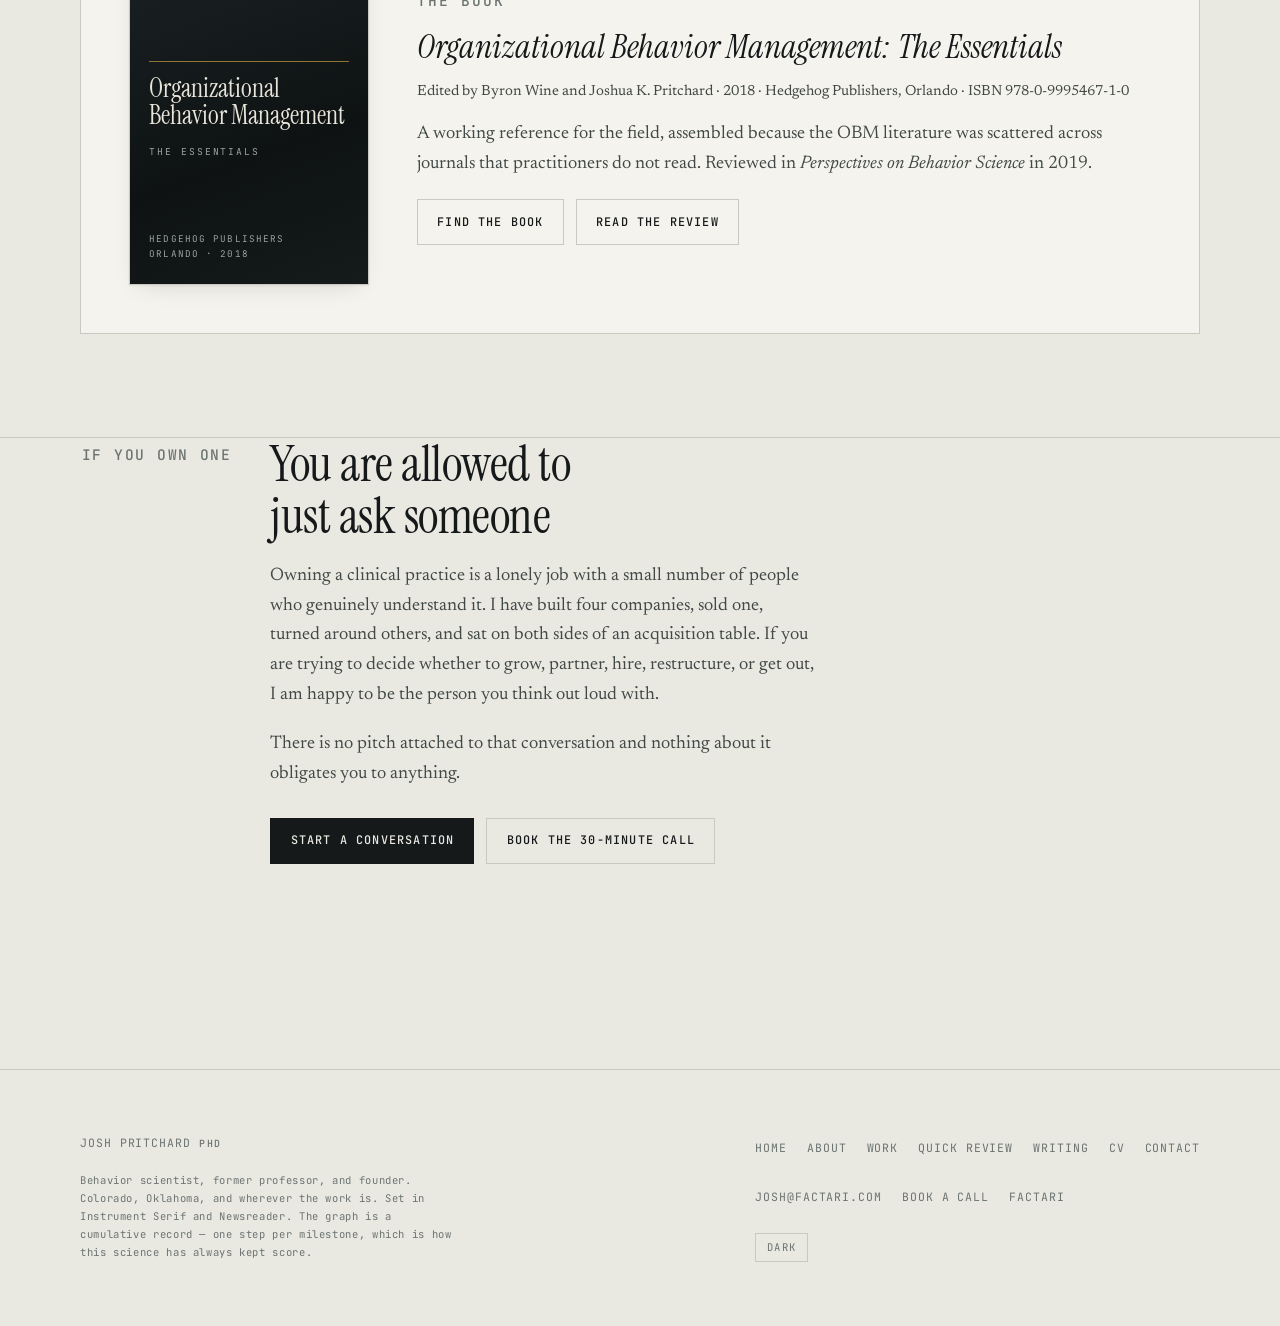
==== commit d50982a8: "Add the Quick Review Consult page" ====
--- a/index.html
+++ b/index.html
@@ -39,7 +39,8 @@
         <li><a href="/" aria-current="page">Home</a></li>
         <li><a href="/about.html">About</a></li>
         <li><a href="/work.html">Work</a></li>
-        <li><a href="/writing.html">Writing & Speaking</a></li>
+        <li><a href="/quick-review.html">Quick Review</a></li>
+        <li><a href="/writing.html">Writing</a></li>
         <li><a href="/cv.html">CV</a></li>
         <li><a href="/contact.html">Contact</a></li>
       </ul>
@@ -179,6 +180,14 @@
   <div class="figure rev"><b>2000</b><span>the year he started</span></div>
 </div></section>
 <section class="band"><div class="wrap"><div class="railed">
+  <div class="rail rev">For clinical teams</div>
+  <div class="flow rev">
+    <h2 class="h-section">One more set of eyes on a stuck case</h2>
+    <p>The Quick Review Consult is a short outside observation — clinic, home, or school — written up and handed to the consulting team who own the behavior plan. I do not take the case and I do not write the plan. Your clinicians get something concrete to build from.</p>
+    <div class="hero__actions" style="margin-top:.5rem"><a class="btn" href="/quick-review.html">How the Quick Review works</a></div>
+  </div>
+</div></div></section>
+<section class="band"><div class="wrap"><div class="railed">
   <div class="rail rev">The thesis</div>
   <blockquote class="pull rev">The limiting factor on behavioral science is not the science. It is the infrastructure required to deploy it — and infrastructure can be shared.</blockquote>
 </div></div></section>
@@ -226,7 +235,8 @@
         <li><a href="/">Home</a></li>
         <li><a href="/about.html">About</a></li>
         <li><a href="/work.html">Work</a></li>
-        <li><a href="/writing.html">Writing & Speaking</a></li>
+        <li><a href="/quick-review.html">Quick Review</a></li>
+        <li><a href="/writing.html">Writing</a></li>
         <li><a href="/cv.html">CV</a></li>
         <li><a href="/contact.html">Contact</a></li>
       </ul>
--- a/site.css
+++ b/site.css
@@ -538,6 +538,23 @@
 }
 .figure span { font-size: var(--step--1); color: var(--ink-mute); line-height: 1.35; }
 
+/* checked list — used where items are conditions, not a sequence */
+.ticked { list-style: none; gap: .75em; }
+.ticked li {
+  position: relative;
+  padding-left: 1.6rem;
+  color: var(--ink-soft);
+}
+.ticked li::before {
+  content: "";
+  position: absolute;
+  left: 0;
+  top: .62em;
+  width: .7rem;
+  height: 1px;
+  background: var(--accent);
+}
+
 /* CV definition lists — title left, institution right */
 .deflist { list-style: none; }
 .deflist li {
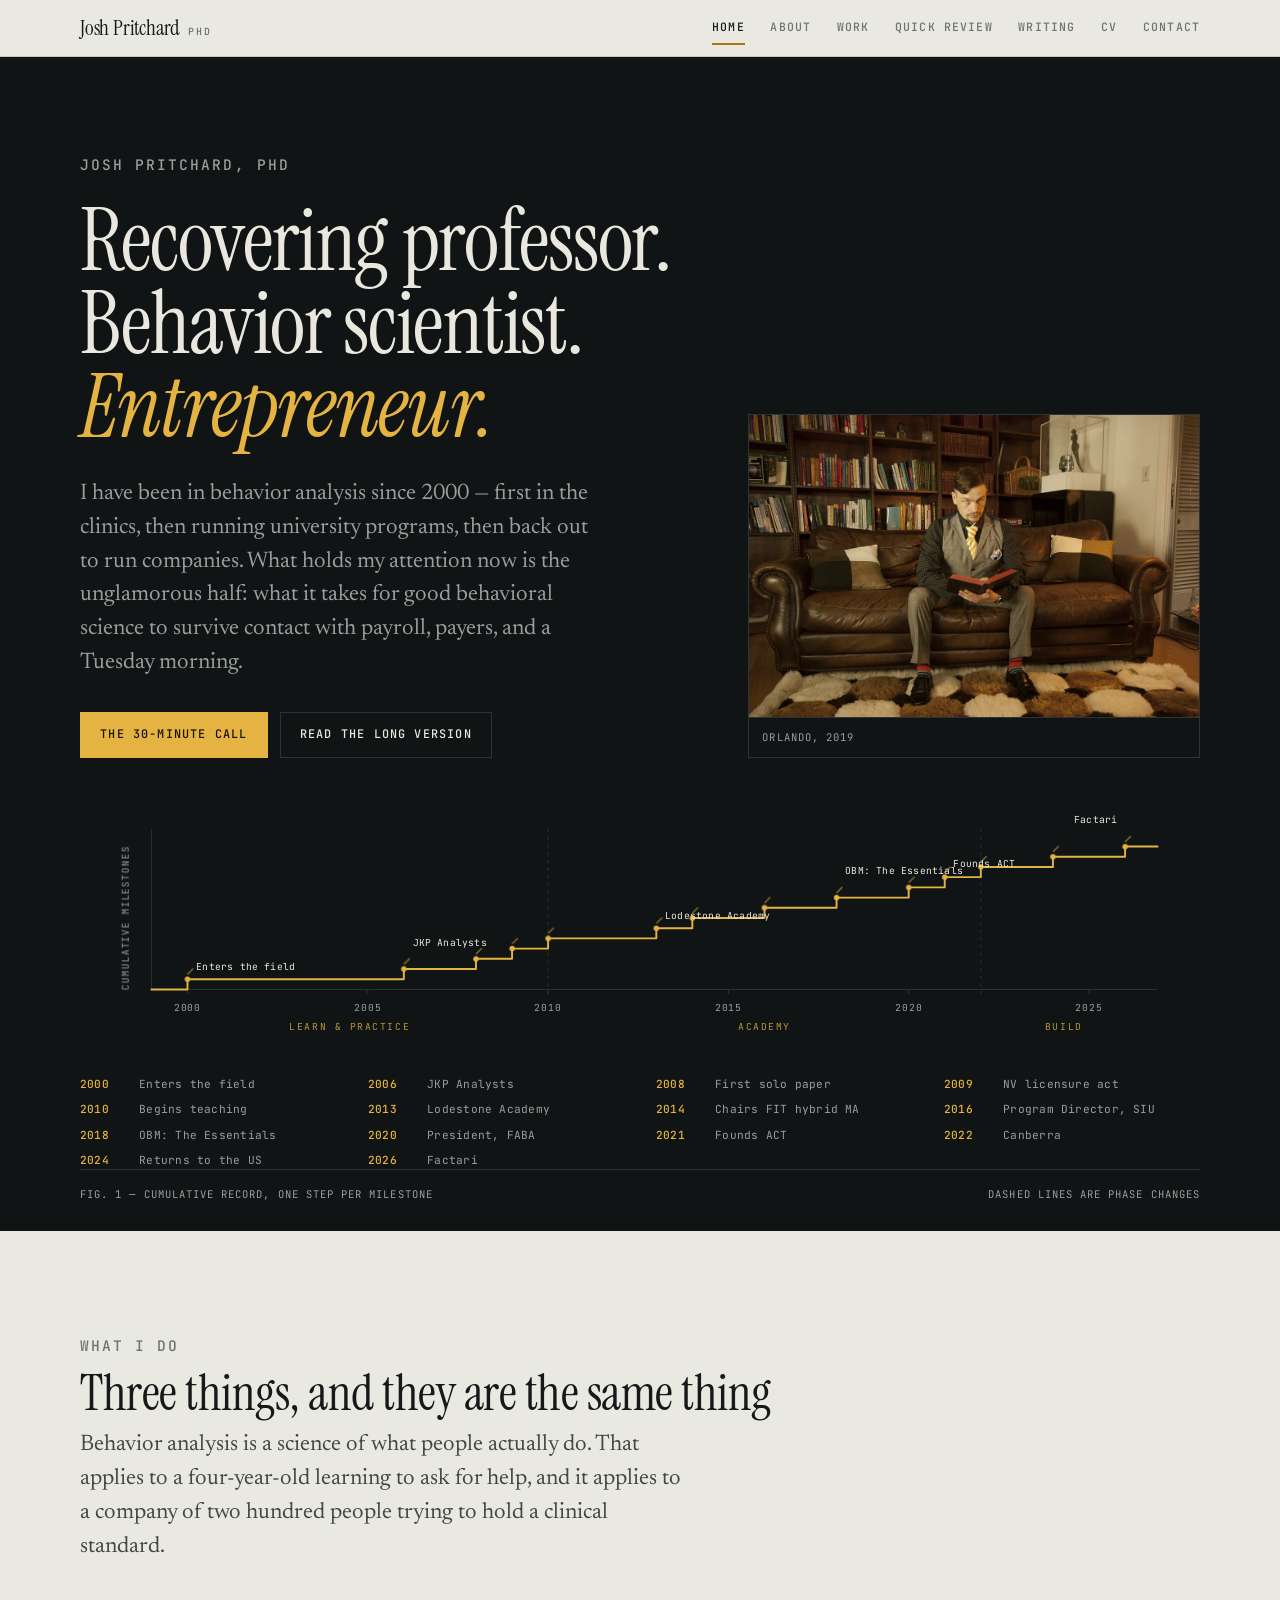
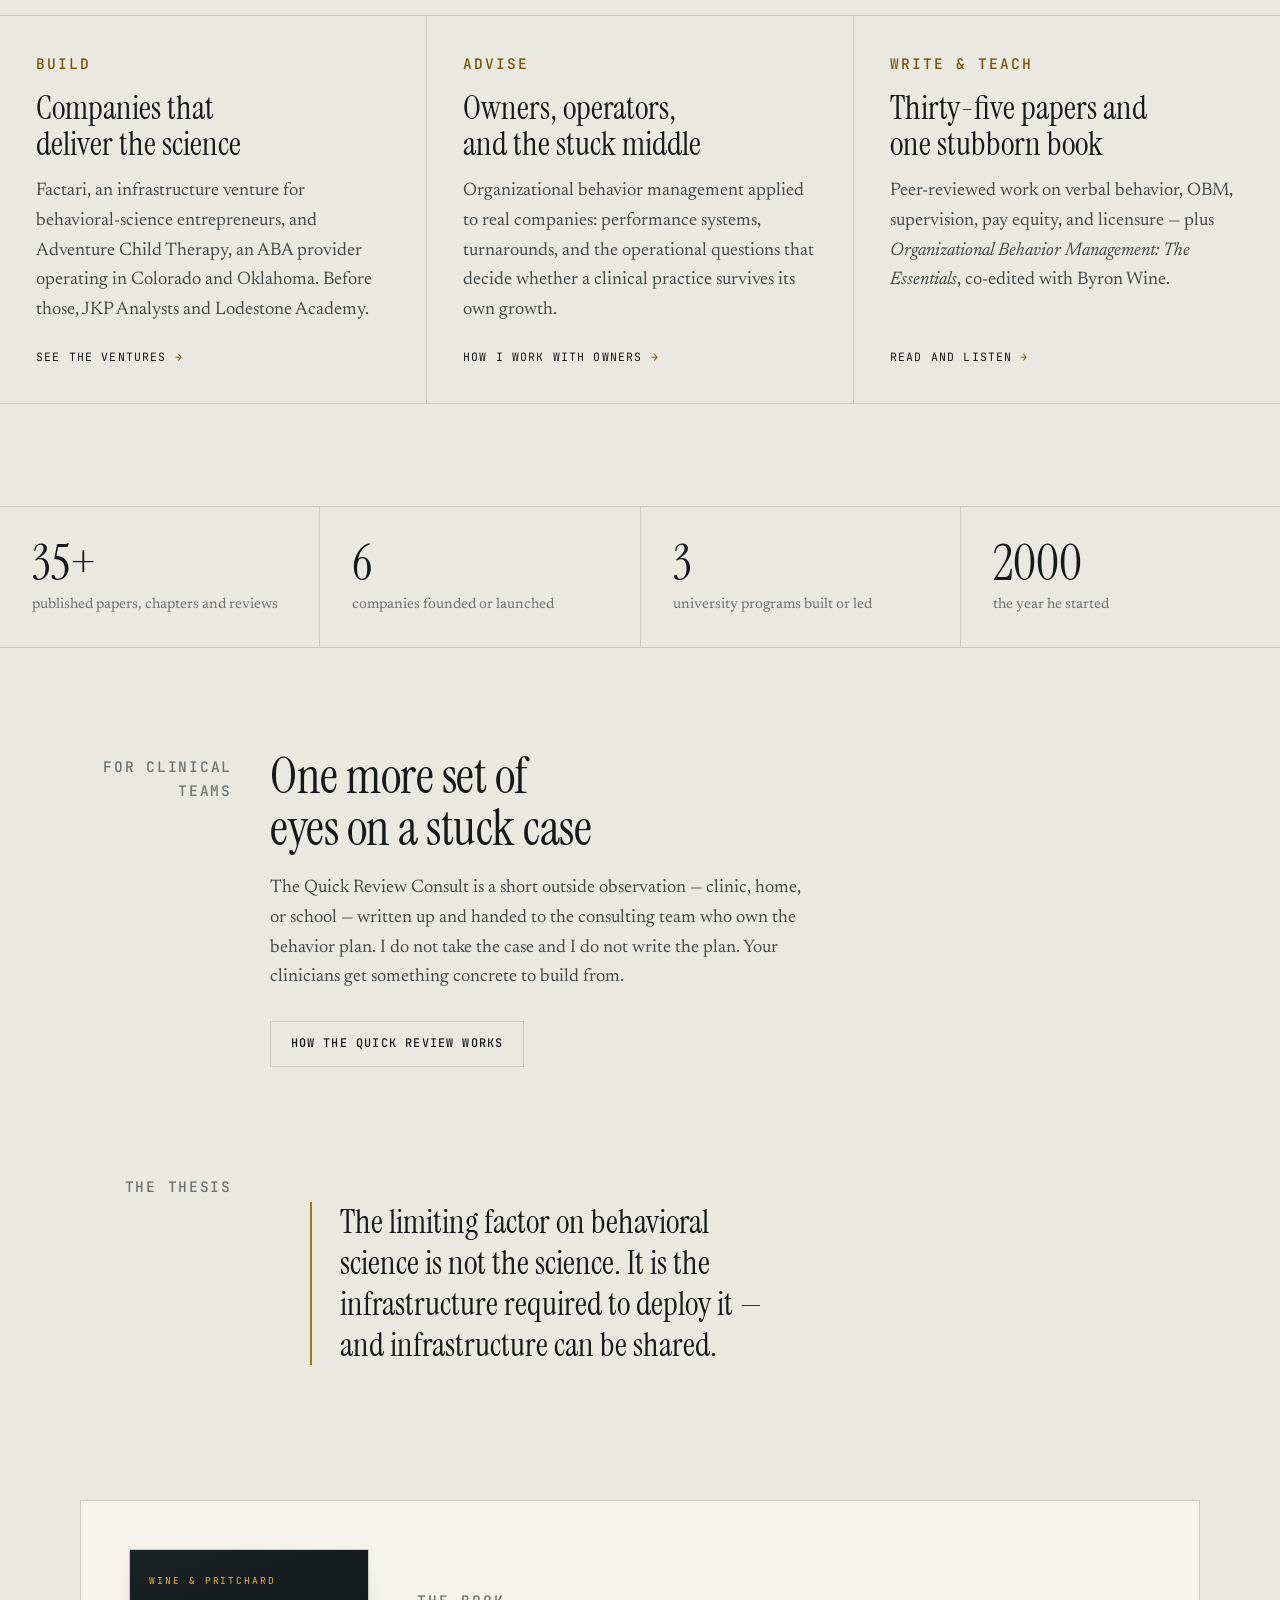
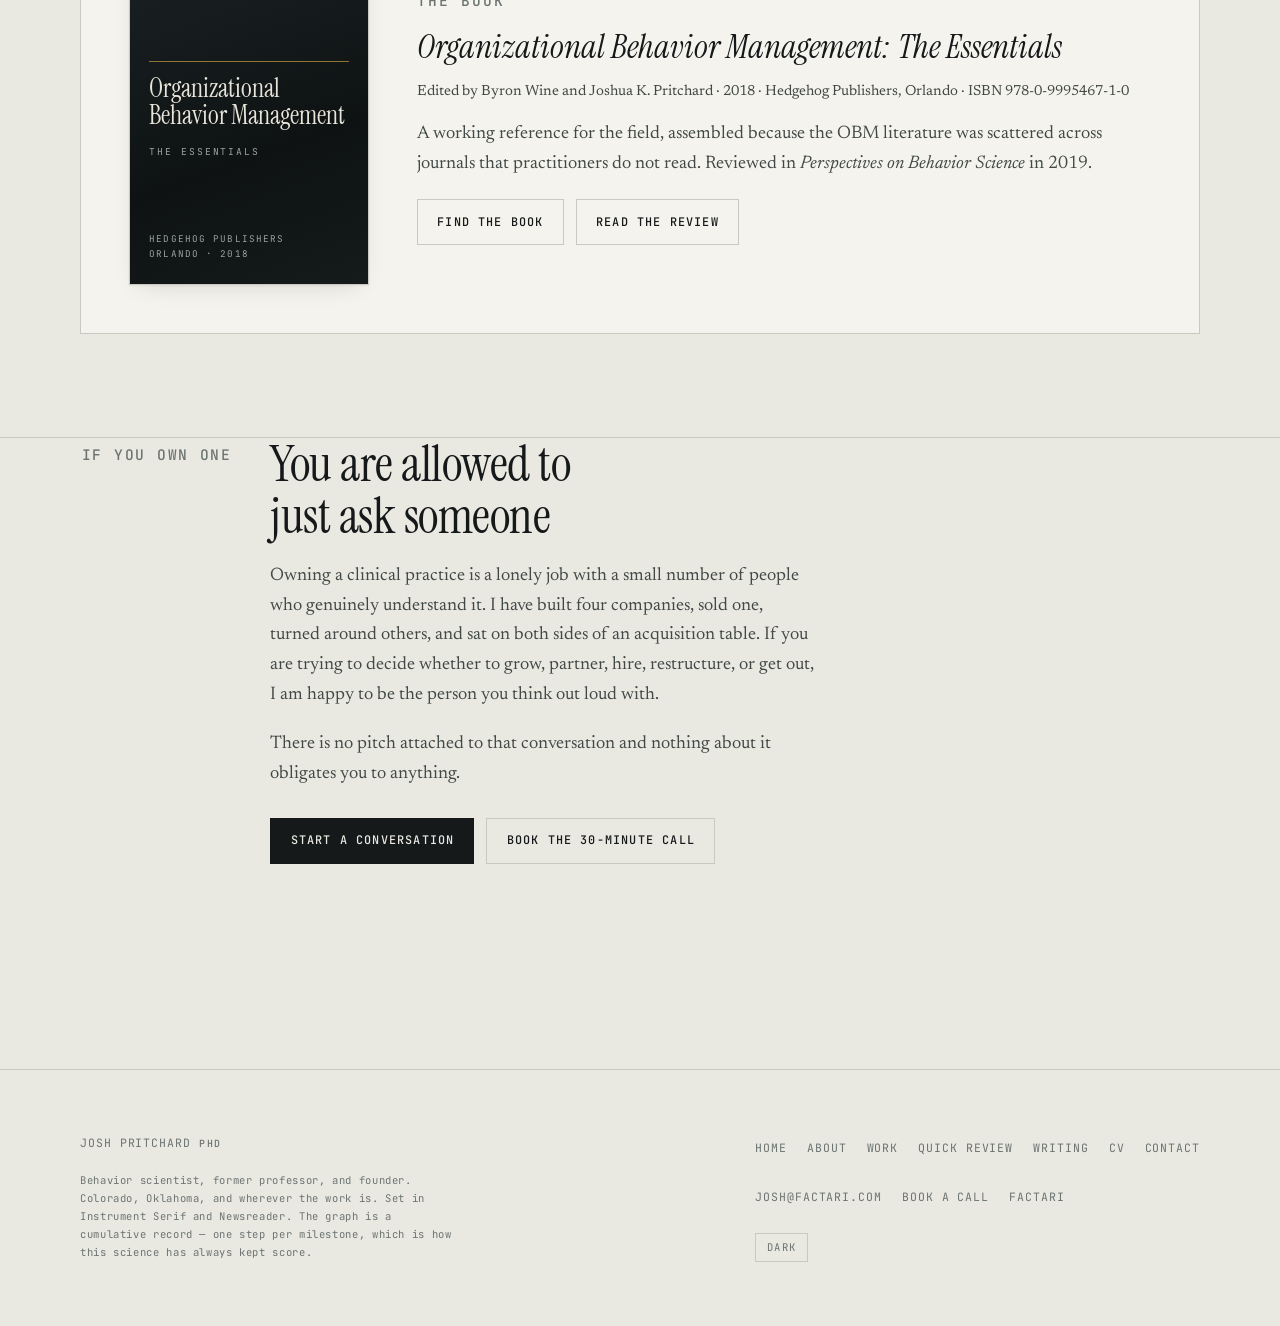
==== commit f96d76b4: "Add Hedgehog Publishers and Fit Learning" ====
--- a/index.html
+++ b/index.html
@@ -175,7 +175,7 @@
 </div></section>
 <section class="band"><div class="figures">
   <div class="figure rev"><b>35+</b><span>published papers, chapters and reviews</span></div>
-  <div class="figure rev"><b>4</b><span>companies founded</span></div>
+  <div class="figure rev"><b>6</b><span>companies founded or launched</span></div>
   <div class="figure rev"><b>3</b><span>university programs built or led</span></div>
   <div class="figure rev"><b>2000</b><span>the year he started</span></div>
 </div></section>
--- a/site.css
+++ b/site.css
@@ -723,6 +723,17 @@
 }
 .contact-side dd { margin: 0; color: var(--ink-soft); }
 
+.form-sent {
+  display: flex;
+  flex-direction: column;
+  gap: .9rem;
+  max-width: 34rem;
+  border-left: 2px solid var(--accent);
+  padding-left: clamp(1rem, 2.5vw, 1.75rem);
+}
+.form-sent p { color: var(--ink-soft); }
+[hidden] { display: none !important; }
+
 /* ------------------------------------------------------------- footer --- */
 
 .footer {
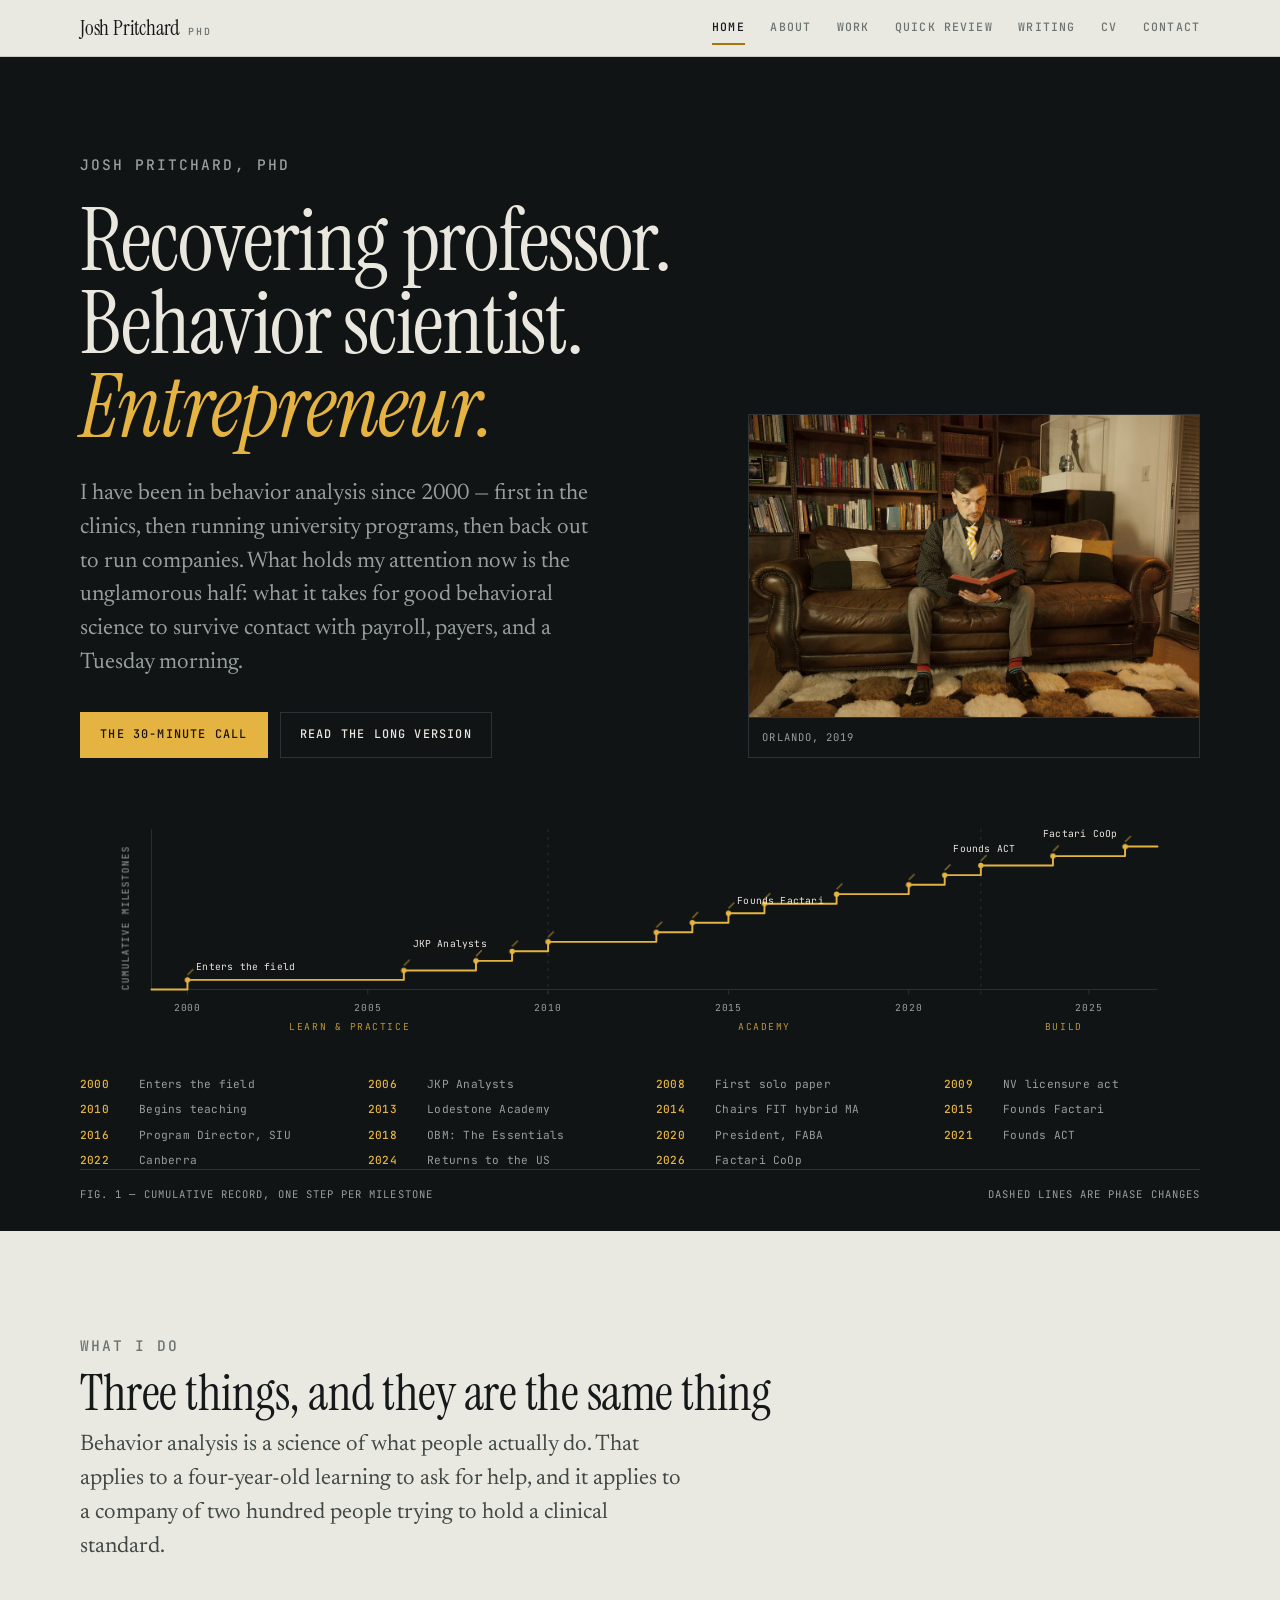
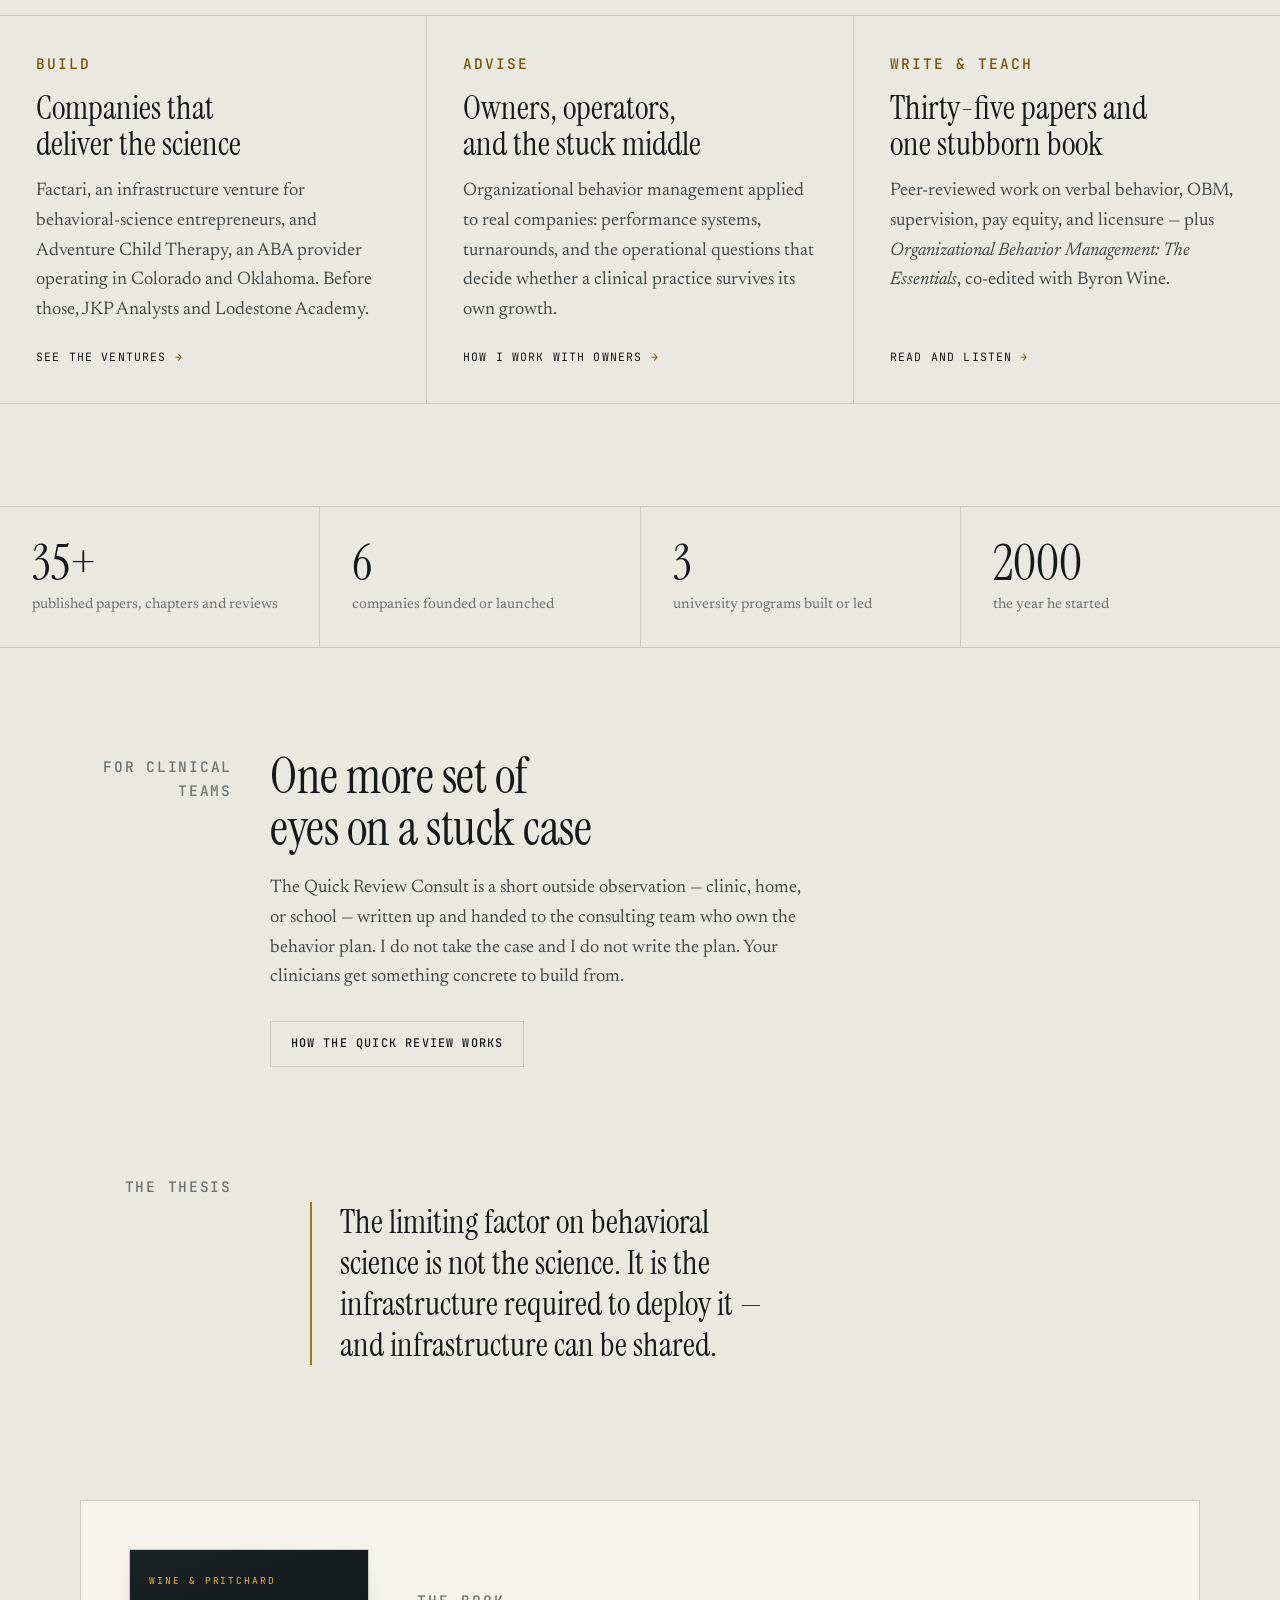
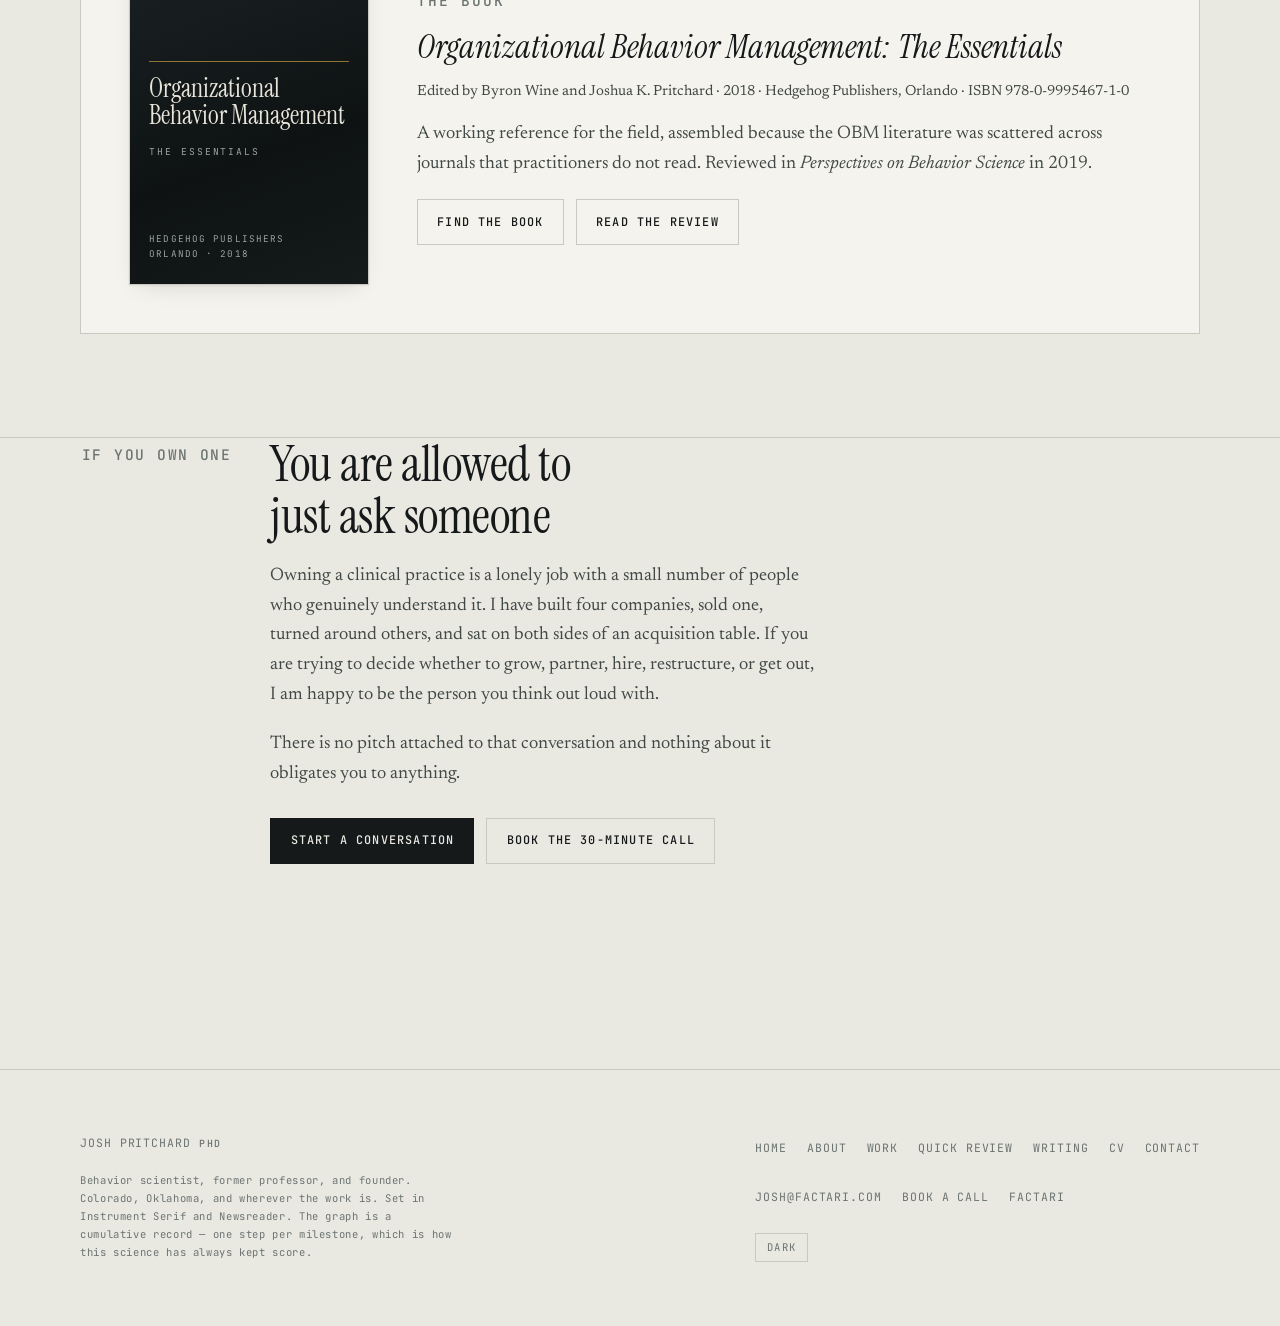
==== commit e83ee4b9: "Factari founded 2015, not 2026" ====
--- a/index.html
+++ b/index.html
@@ -90,41 +90,42 @@
         <text class="rec-text" x="858.3" y="212.0" text-anchor="middle">2020</text>
         <line class="rec-axis" x1="1045.0" y1="190.0" x2="1045.0" y2="195.0" />
         <text class="rec-text" x="1045.0" y="212.0" text-anchor="middle">2025</text>
-        <path class="rec-line rec-line--anim" d="M 74.0 190.0 L 111.3 190.0 L 111.3 179.4 L 335.4 179.4 L 335.4 168.9 L 410.1 168.9 L 410.1 158.3 L 447.5 158.3 L 447.5 147.7 L 484.8 147.7 L 484.8 137.1 L 596.9 137.1 L 596.9 126.6 L 634.2 126.6 L 634.2 116.0 L 708.9 116.0 L 708.9 105.4 L 783.6 105.4 L 783.6 94.9 L 858.3 94.9 L 858.3 84.3 L 895.6 84.3 L 895.6 73.7 L 933.0 73.7 L 933.0 63.1 L 1007.7 63.1 L 1007.7 52.6 L 1082.4 52.6 L 1082.4 42.0 L 1116.0 42.0" />
-        <circle class="rec-dot" cx="111.3" cy="179.4" r="2.8" style="--d:220ms"><title>2000 — Enters the field</title></circle>
-        <line class="rec-tick" x1="111.3" y1="174.4" x2="117.3" y2="168.4" style="--d:280ms" />
-        <circle class="rec-dot" cx="335.4" cy="168.9" r="2.8" style="--d:337ms"><title>2006 — JKP Analysts</title></circle>
-        <line class="rec-tick" x1="335.4" y1="163.9" x2="341.4" y2="157.9" style="--d:397ms" />
-        <circle class="rec-dot" cx="410.1" cy="158.3" r="2.8" style="--d:455ms"><title>2008 — First solo paper</title></circle>
-        <line class="rec-tick" x1="410.1" y1="153.3" x2="416.1" y2="147.3" style="--d:515ms" />
-        <circle class="rec-dot" cx="447.5" cy="147.7" r="2.8" style="--d:573ms"><title>2009 — NV licensure act</title></circle>
-        <line class="rec-tick" x1="447.5" y1="142.7" x2="453.5" y2="136.7" style="--d:633ms" />
-        <circle class="rec-dot" cx="484.8" cy="137.1" r="2.8" style="--d:691ms"><title>2010 — Begins teaching</title></circle>
-        <line class="rec-tick" x1="484.8" y1="132.1" x2="490.8" y2="126.1" style="--d:751ms" />
-        <circle class="rec-dot" cx="596.9" cy="126.6" r="2.8" style="--d:809ms"><title>2013 — Lodestone Academy</title></circle>
-        <line class="rec-tick" x1="596.9" y1="121.6" x2="602.9" y2="115.6" style="--d:869ms" />
-        <circle class="rec-dot" cx="634.2" cy="116.0" r="2.8" style="--d:927ms"><title>2014 — Chairs FIT hybrid MA</title></circle>
-        <line class="rec-tick" x1="634.2" y1="111.0" x2="640.2" y2="105.0" style="--d:987ms" />
-        <circle class="rec-dot" cx="708.9" cy="105.4" r="2.8" style="--d:1045ms"><title>2016 — Program Director, SIU</title></circle>
-        <line class="rec-tick" x1="708.9" y1="100.4" x2="714.9" y2="94.4" style="--d:1105ms" />
-        <circle class="rec-dot" cx="783.6" cy="94.9" r="2.8" style="--d:1162ms"><title>2018 — OBM: The Essentials</title></circle>
-        <line class="rec-tick" x1="783.6" y1="89.9" x2="789.6" y2="83.9" style="--d:1222ms" />
-        <circle class="rec-dot" cx="858.3" cy="84.3" r="2.8" style="--d:1280ms"><title>2020 — President, FABA</title></circle>
-        <line class="rec-tick" x1="858.3" y1="79.3" x2="864.3" y2="73.3" style="--d:1340ms" />
-        <circle class="rec-dot" cx="895.6" cy="73.7" r="2.8" style="--d:1398ms"><title>2021 — Founds ACT</title></circle>
-        <line class="rec-tick" x1="895.6" y1="68.7" x2="901.6" y2="62.7" style="--d:1458ms" />
-        <circle class="rec-dot" cx="933.0" cy="63.1" r="2.8" style="--d:1516ms"><title>2022 — Canberra</title></circle>
-        <line class="rec-tick" x1="933.0" y1="58.1" x2="939.0" y2="52.1" style="--d:1576ms" />
-        <circle class="rec-dot" cx="1007.7" cy="52.6" r="2.8" style="--d:1634ms"><title>2024 — Returns to the US</title></circle>
-        <line class="rec-tick" x1="1007.7" y1="47.6" x2="1013.7" y2="41.6" style="--d:1694ms" />
-        <circle class="rec-dot" cx="1082.4" cy="42.0" r="2.8" style="--d:1752ms"><title>2026 — Factari</title></circle>
-        <line class="rec-tick" x1="1082.4" y1="37.0" x2="1088.4" y2="31.0" style="--d:1812ms" />
-        <text class="rec-text rec-text--event" x="120.3" y="169.4" text-anchor="start" style="--d:360ms">Enters the field</text>
-        <text class="rec-text rec-text--event" x="344.4" y="144.9" text-anchor="start" style="--d:477ms">JKP Analysts</text>
-        <text class="rec-text rec-text--event" x="605.9" y="116.6" text-anchor="start" style="--d:949ms">Lodestone Academy</text>
-        <text class="rec-text rec-text--event" x="792.6" y="70.9" text-anchor="start" style="--d:1302ms">OBM: The Essentials</text>
-        <text class="rec-text rec-text--event" x="904.6" y="63.7" text-anchor="start" style="--d:1538ms">Founds ACT</text>
-        <text class="rec-text rec-text--event" x="1074.4" y="18.0" text-anchor="end" style="--d:1892ms">Factari</text>
+        <path class="rec-line rec-line--anim" d="M 74.0 190.0 L 111.3 190.0 L 111.3 180.1 L 335.4 180.1 L 335.4 170.3 L 410.1 170.3 L 410.1 160.4 L 447.5 160.4 L 447.5 150.5 L 484.8 150.5 L 484.8 140.7 L 596.9 140.7 L 596.9 130.8 L 634.2 130.8 L 634.2 120.9 L 671.6 120.9 L 671.6 111.1 L 708.9 111.1 L 708.9 101.2 L 783.6 101.2 L 783.6 91.3 L 858.3 91.3 L 858.3 81.5 L 895.6 81.5 L 895.6 71.6 L 933.0 71.6 L 933.0 61.7 L 1007.7 61.7 L 1007.7 51.9 L 1082.4 51.9 L 1082.4 42.0 L 1116.0 42.0" />
+        <circle class="rec-dot" cx="111.3" cy="180.1" r="2.8" style="--d:220ms"><title>2000 — Enters the field</title></circle>
+        <line class="rec-tick" x1="111.3" y1="175.1" x2="117.3" y2="169.1" style="--d:280ms" />
+        <circle class="rec-dot" cx="335.4" cy="170.3" r="2.8" style="--d:330ms"><title>2006 — JKP Analysts</title></circle>
+        <line class="rec-tick" x1="335.4" y1="165.3" x2="341.4" y2="159.3" style="--d:390ms" />
+        <circle class="rec-dot" cx="410.1" cy="160.4" r="2.8" style="--d:440ms"><title>2008 — First solo paper</title></circle>
+        <line class="rec-tick" x1="410.1" y1="155.4" x2="416.1" y2="149.4" style="--d:500ms" />
+        <circle class="rec-dot" cx="447.5" cy="150.5" r="2.8" style="--d:550ms"><title>2009 — NV licensure act</title></circle>
+        <line class="rec-tick" x1="447.5" y1="145.5" x2="453.5" y2="139.5" style="--d:610ms" />
+        <circle class="rec-dot" cx="484.8" cy="140.7" r="2.8" style="--d:660ms"><title>2010 — Begins teaching</title></circle>
+        <line class="rec-tick" x1="484.8" y1="135.7" x2="490.8" y2="129.7" style="--d:720ms" />
+        <circle class="rec-dot" cx="596.9" cy="130.8" r="2.8" style="--d:770ms"><title>2013 — Lodestone Academy</title></circle>
+        <line class="rec-tick" x1="596.9" y1="125.8" x2="602.9" y2="119.8" style="--d:830ms" />
+        <circle class="rec-dot" cx="634.2" cy="120.9" r="2.8" style="--d:880ms"><title>2014 — Chairs FIT hybrid MA</title></circle>
+        <line class="rec-tick" x1="634.2" y1="115.9" x2="640.2" y2="109.9" style="--d:940ms" />
+        <circle class="rec-dot" cx="671.6" cy="111.1" r="2.8" style="--d:990ms"><title>2015 — Founds Factari</title></circle>
+        <line class="rec-tick" x1="671.6" y1="106.1" x2="677.6" y2="100.1" style="--d:1050ms" />
+        <circle class="rec-dot" cx="708.9" cy="101.2" r="2.8" style="--d:1100ms"><title>2016 — Program Director, SIU</title></circle>
+        <line class="rec-tick" x1="708.9" y1="96.2" x2="714.9" y2="90.2" style="--d:1160ms" />
+        <circle class="rec-dot" cx="783.6" cy="91.3" r="2.8" style="--d:1210ms"><title>2018 — OBM: The Essentials</title></circle>
+        <line class="rec-tick" x1="783.6" y1="86.3" x2="789.6" y2="80.3" style="--d:1270ms" />
+        <circle class="rec-dot" cx="858.3" cy="81.5" r="2.8" style="--d:1320ms"><title>2020 — President, FABA</title></circle>
+        <line class="rec-tick" x1="858.3" y1="76.5" x2="864.3" y2="70.5" style="--d:1380ms" />
+        <circle class="rec-dot" cx="895.6" cy="71.6" r="2.8" style="--d:1430ms"><title>2021 — Founds ACT</title></circle>
+        <line class="rec-tick" x1="895.6" y1="66.6" x2="901.6" y2="60.6" style="--d:1490ms" />
+        <circle class="rec-dot" cx="933.0" cy="61.7" r="2.8" style="--d:1540ms"><title>2022 — Canberra</title></circle>
+        <line class="rec-tick" x1="933.0" y1="56.7" x2="939.0" y2="50.7" style="--d:1600ms" />
+        <circle class="rec-dot" cx="1007.7" cy="51.9" r="2.8" style="--d:1650ms"><title>2024 — Returns to the US</title></circle>
+        <line class="rec-tick" x1="1007.7" y1="46.9" x2="1013.7" y2="40.9" style="--d:1710ms" />
+        <circle class="rec-dot" cx="1082.4" cy="42.0" r="2.8" style="--d:1760ms"><title>2026 — Factari CoOp</title></circle>
+        <line class="rec-tick" x1="1082.4" y1="37.0" x2="1088.4" y2="31.0" style="--d:1820ms" />
+        <text class="rec-text rec-text--event" x="120.3" y="170.1" text-anchor="start" style="--d:360ms">Enters the field</text>
+        <text class="rec-text rec-text--event" x="344.4" y="146.3" text-anchor="start" style="--d:470ms">JKP Analysts</text>
+        <text class="rec-text rec-text--event" x="680.6" y="101.1" text-anchor="start" style="--d:1130ms">Founds Factari</text>
+        <text class="rec-text rec-text--event" x="904.6" y="47.6" text-anchor="start" style="--d:1570ms">Founds ACT</text>
+        <text class="rec-text rec-text--event" x="1074.4" y="32.0" text-anchor="end" style="--d:1900ms">Factari CoOp</text>
         <text class="rec-text" x="50.0" y="116.0" text-anchor="middle" transform="rotate(-90 50.0 116.0)">CUMULATIVE MILESTONES</text>
       </svg>
     </div>
@@ -138,13 +139,14 @@
         <li><b>2010</b><span>Begins teaching</span></li>
         <li><b>2013</b><span>Lodestone Academy</span></li>
         <li><b>2014</b><span>Chairs FIT hybrid MA</span></li>
+        <li><b>2015</b><span>Founds Factari</span></li>
         <li><b>2016</b><span>Program Director, SIU</span></li>
         <li><b>2018</b><span>OBM: The Essentials</span></li>
         <li><b>2020</b><span>President, FABA</span></li>
         <li><b>2021</b><span>Founds ACT</span></li>
         <li><b>2022</b><span>Canberra</span></li>
         <li><b>2024</b><span>Returns to the US</span></li>
-        <li><b>2026</b><span>Factari</span></li>
+        <li><b>2026</b><span>Factari CoOp</span></li>
 </ol>
 
 <div class="record__caption"><span>Fig. 1 — cumulative record, one step per milestone</span><span>Dashed lines are phase changes</span></div>
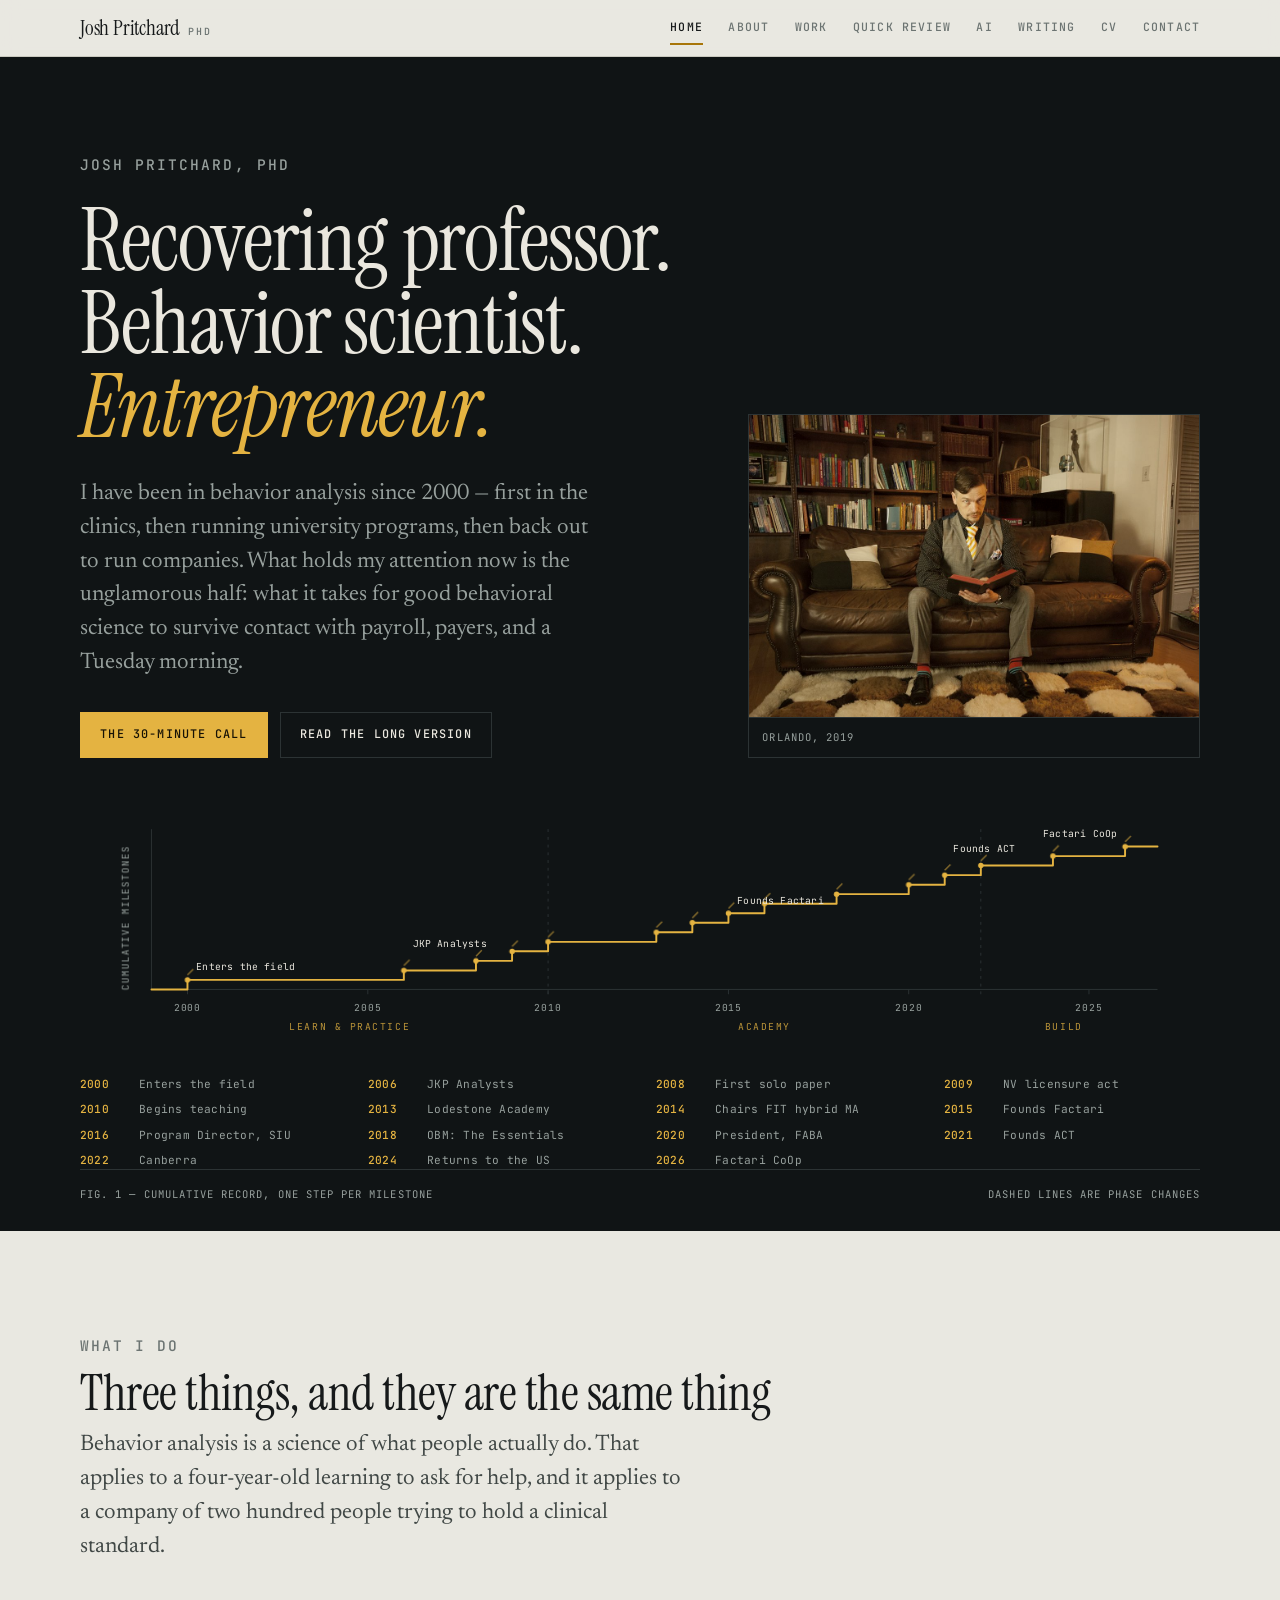
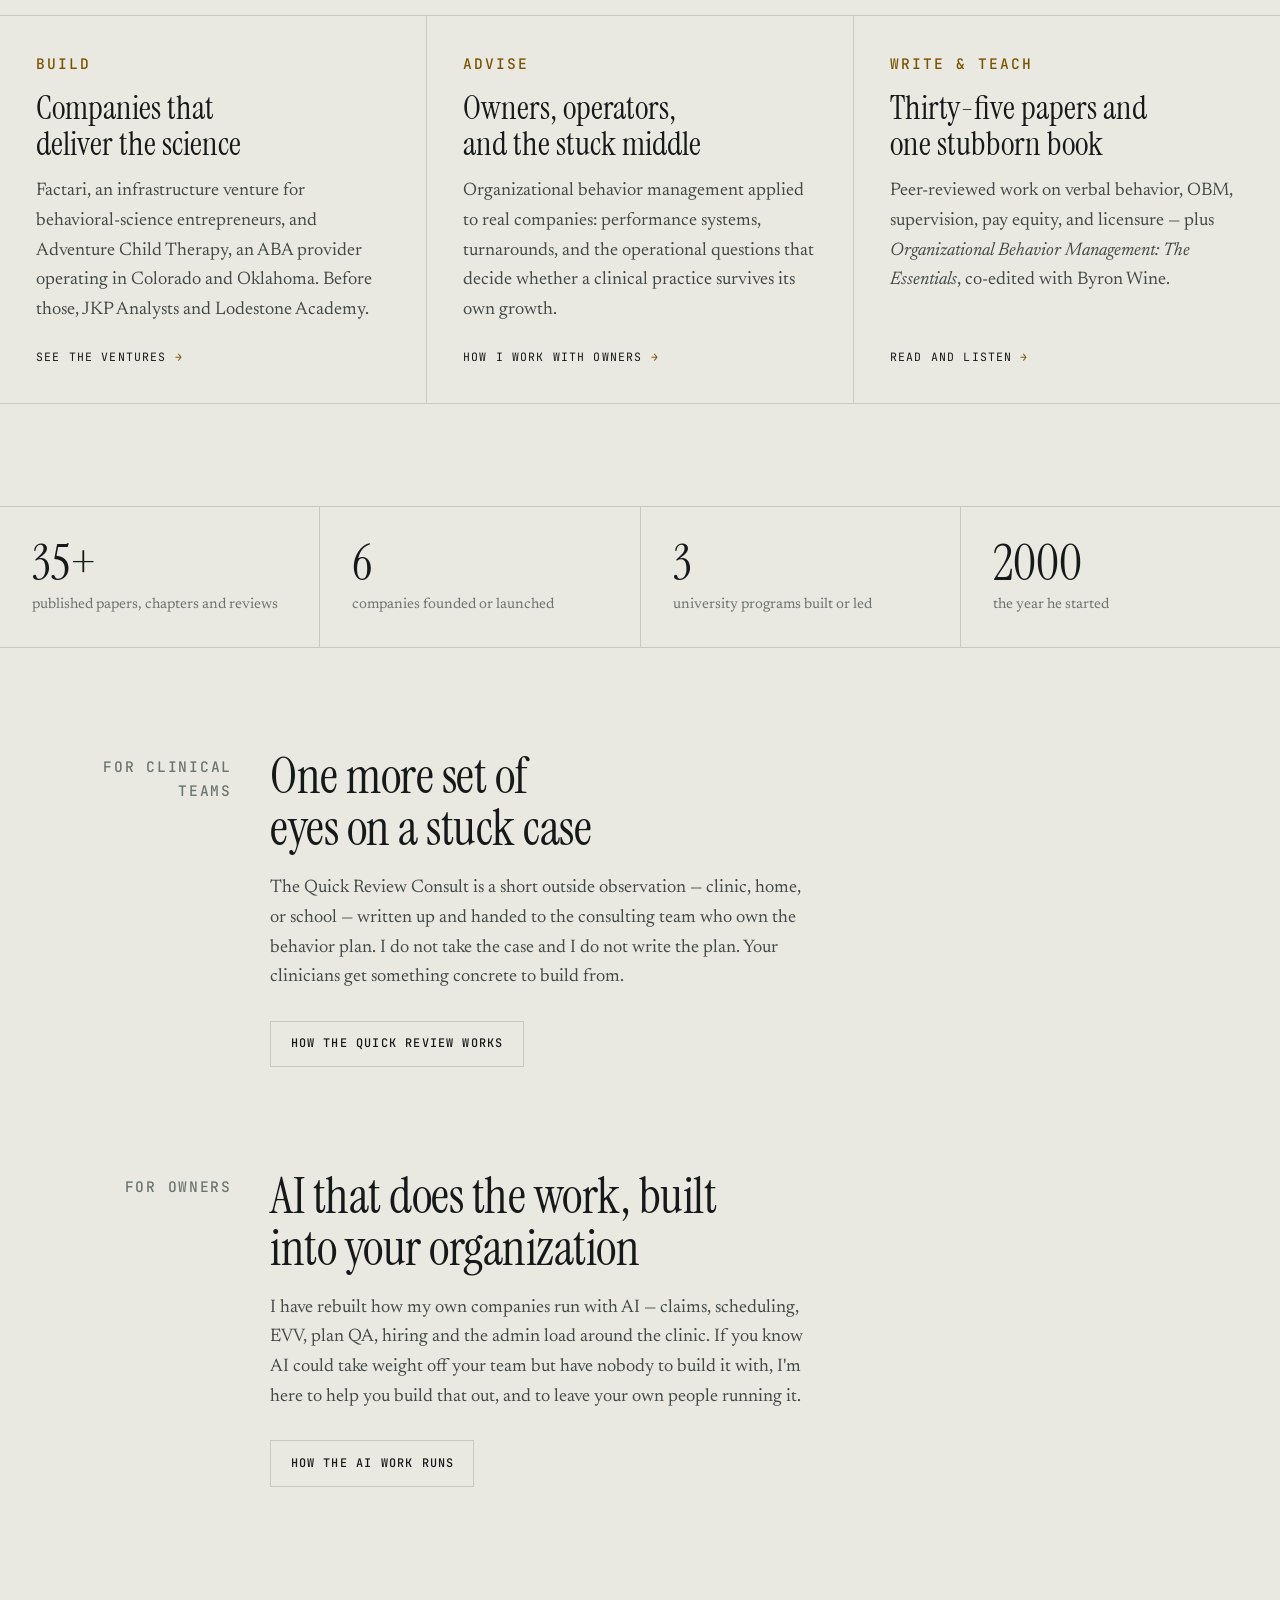
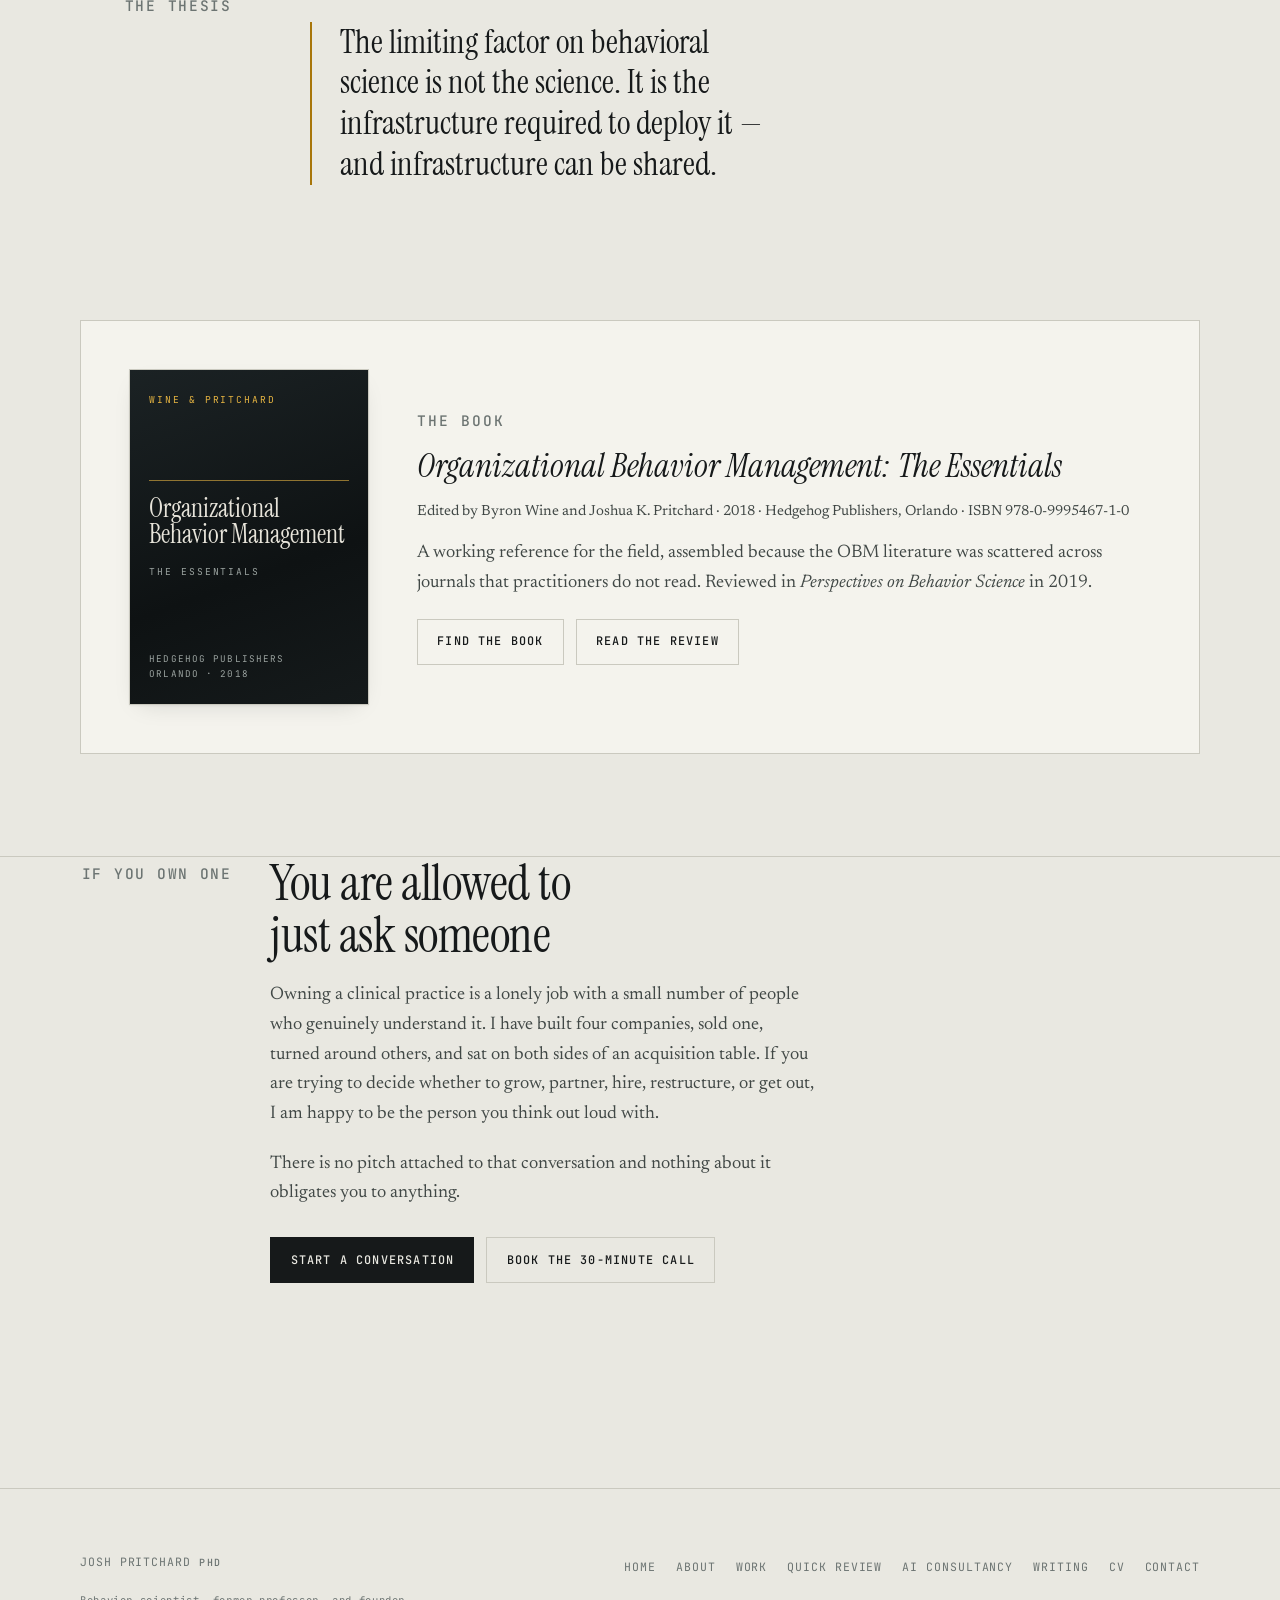
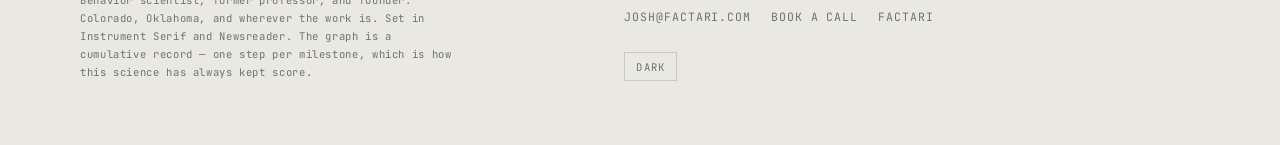
==== commit 3f2958d0: "Add AI Consultancy page; link from nav, footer, home, Work and contact form Co-Authored-By: Claude O" ====
--- a/index.html
+++ b/index.html
@@ -40,6 +40,7 @@
         <li><a href="/about.html">About</a></li>
         <li><a href="/work.html">Work</a></li>
         <li><a href="/quick-review.html">Quick Review</a></li>
+        <li><a href="/ai-consultancy.html">AI</a></li>
         <li><a href="/writing.html">Writing</a></li>
         <li><a href="/cv.html">CV</a></li>
         <li><a href="/contact.html">Contact</a></li>
@@ -190,6 +191,14 @@
   </div>
 </div></div></section>
 <section class="band"><div class="wrap"><div class="railed">
+  <div class="rail rev">For owners</div>
+  <div class="flow rev">
+    <h2 class="h-section">AI that does the work, built into your organization</h2>
+    <p>I have rebuilt how my own companies run with AI — claims, scheduling, EVV, plan QA, hiring and the admin load around the clinic. If you know AI could take weight off your team but have nobody to build it with, I'm here to help you build that out, and to leave your own people running it.</p>
+    <div class="hero__actions" style="margin-top:.5rem"><a class="btn" href="/ai-consultancy.html">How the AI work runs</a></div>
+  </div>
+</div></div></section>
+<section class="band"><div class="wrap"><div class="railed">
   <div class="rail rev">The thesis</div>
   <blockquote class="pull rev">The limiting factor on behavioral science is not the science. It is the infrastructure required to deploy it — and infrastructure can be shared.</blockquote>
 </div></div></section>
@@ -238,6 +247,7 @@
         <li><a href="/about.html">About</a></li>
         <li><a href="/work.html">Work</a></li>
         <li><a href="/quick-review.html">Quick Review</a></li>
+        <li><a href="/ai-consultancy.html">AI Consultancy</a></li>
         <li><a href="/writing.html">Writing</a></li>
         <li><a href="/cv.html">CV</a></li>
         <li><a href="/contact.html">Contact</a></li>
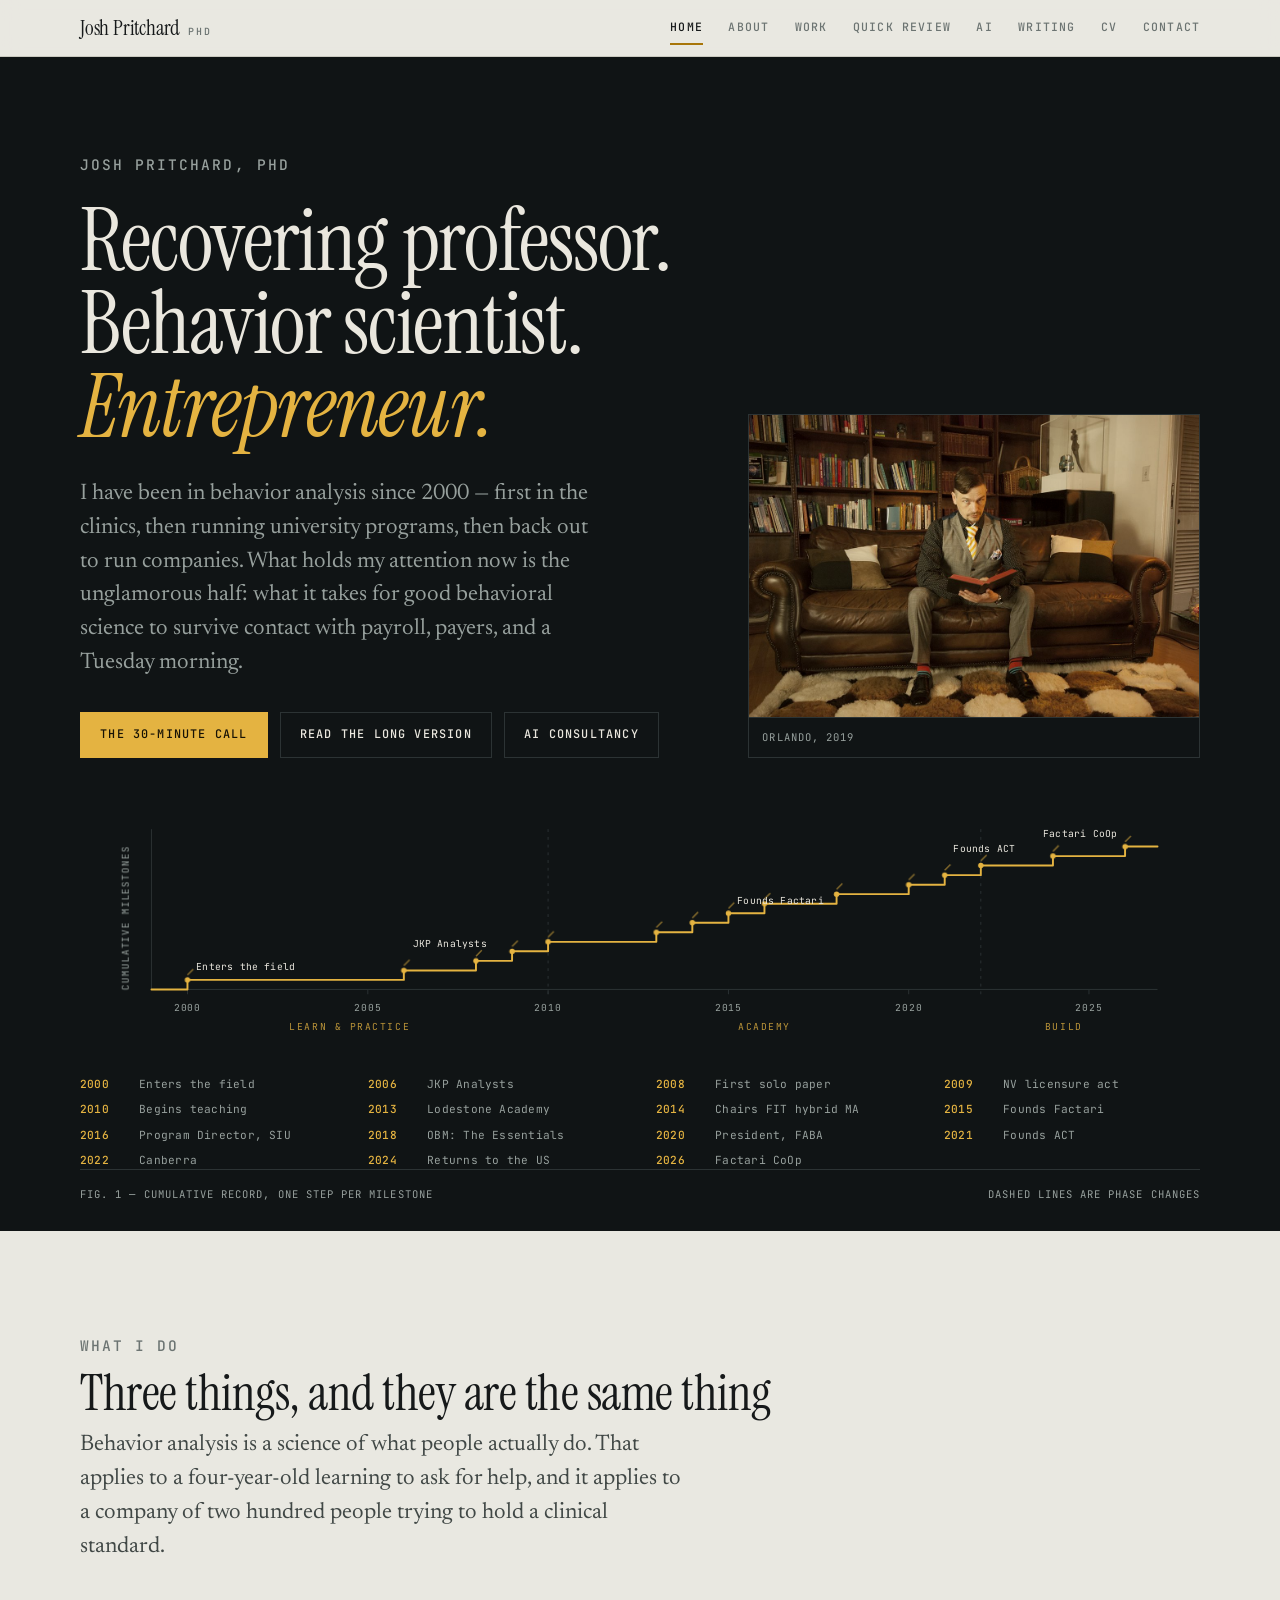
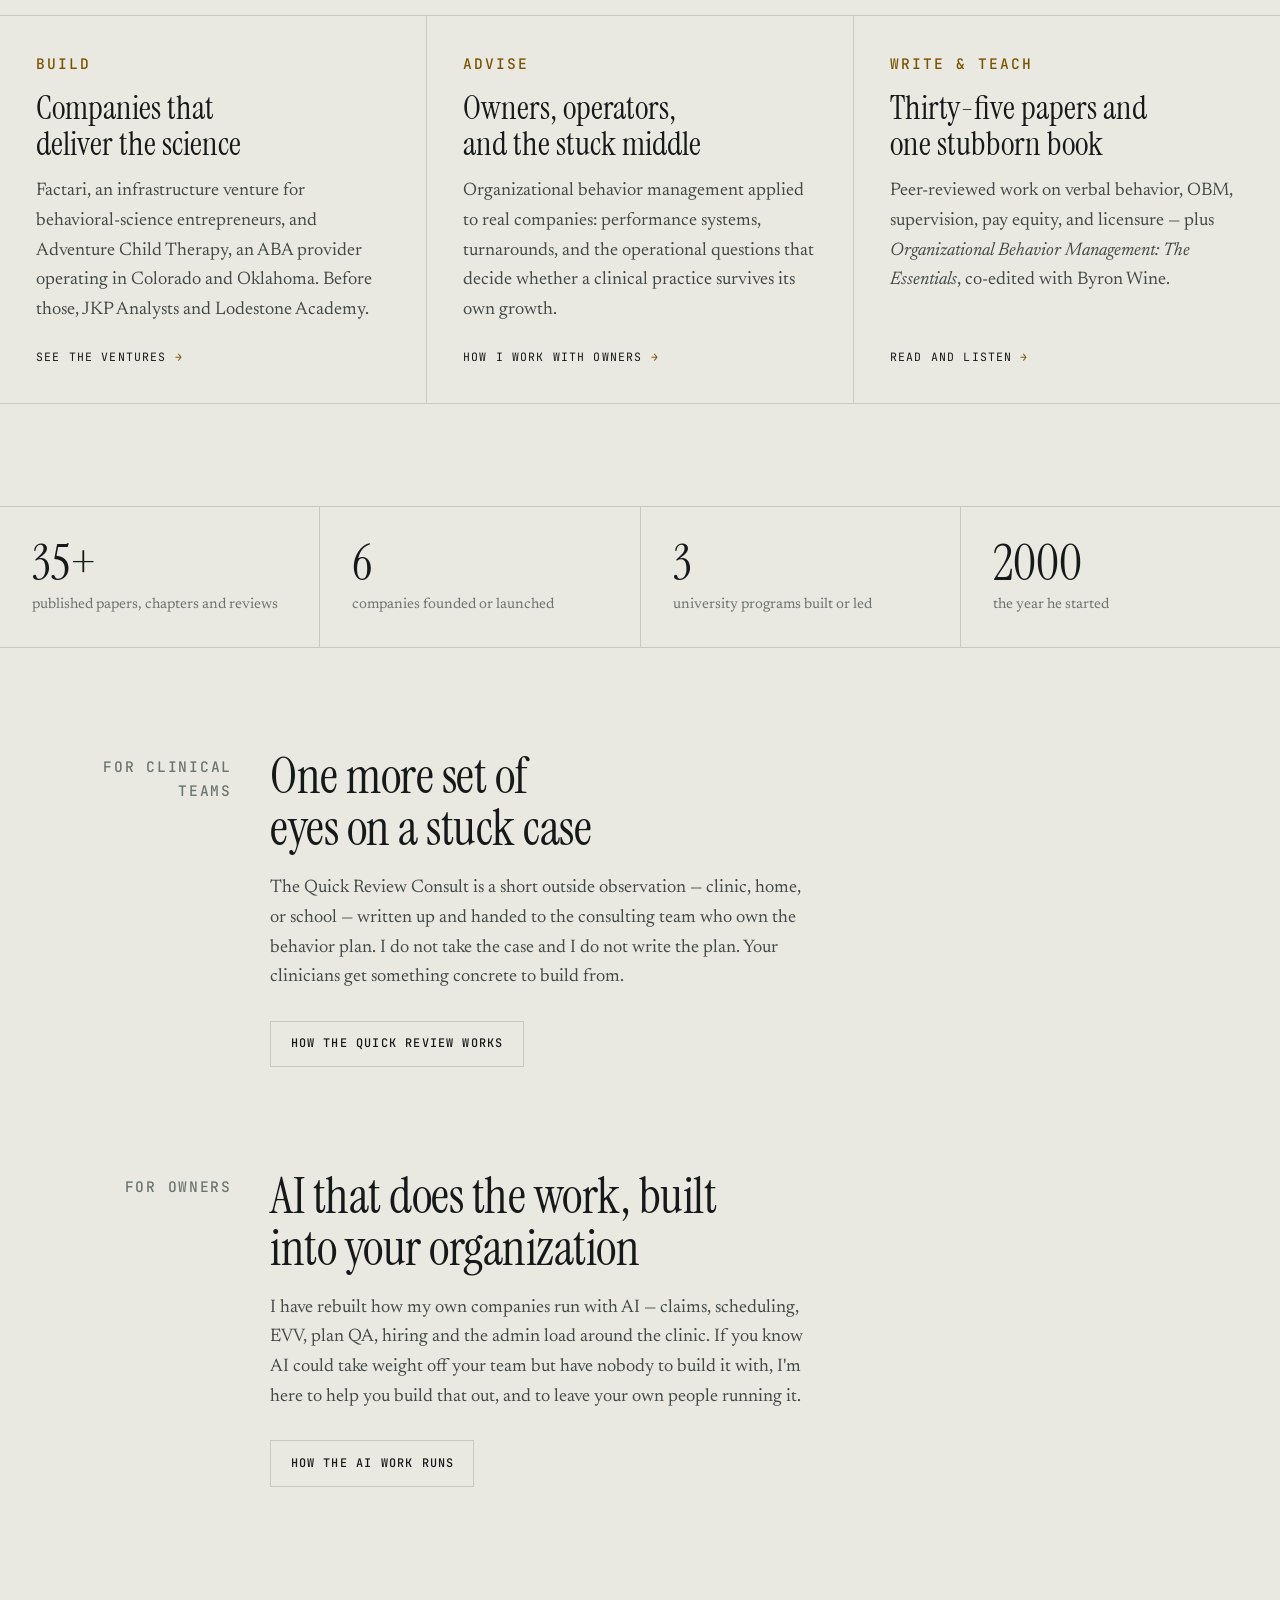
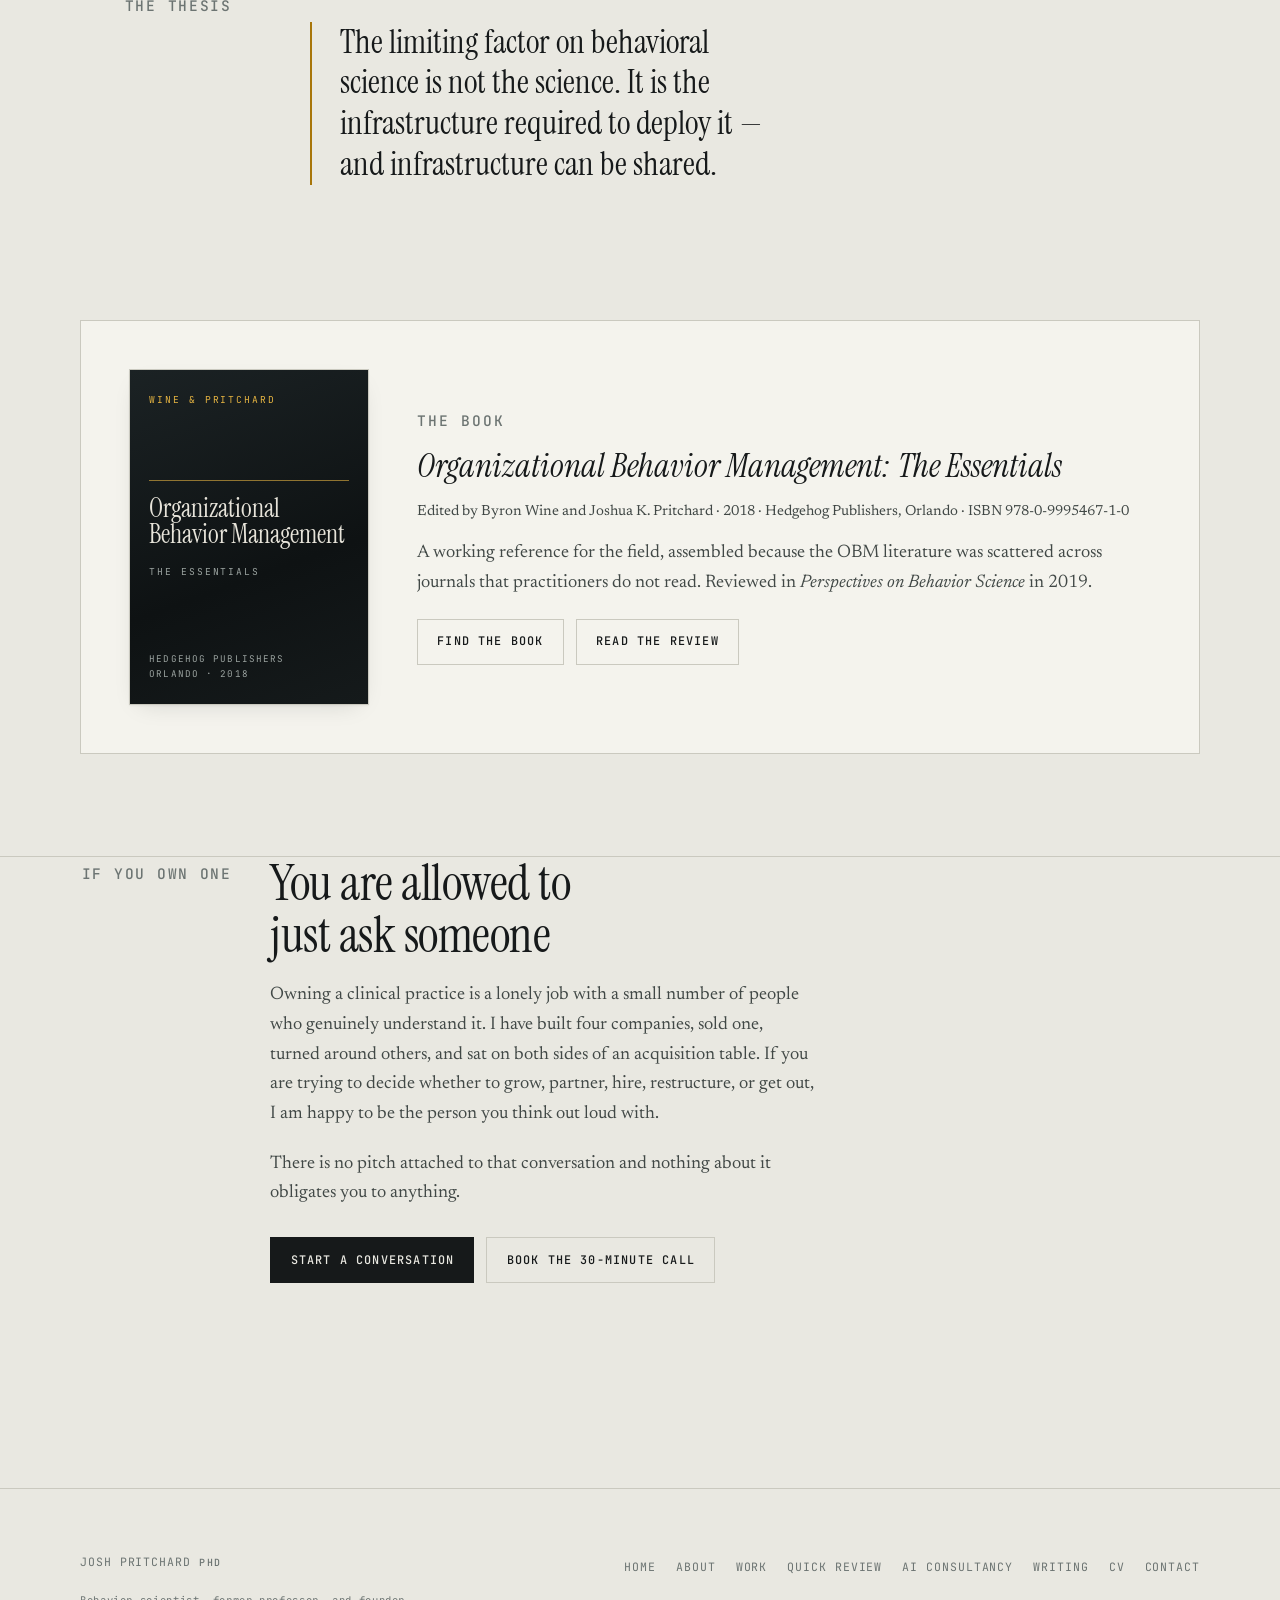
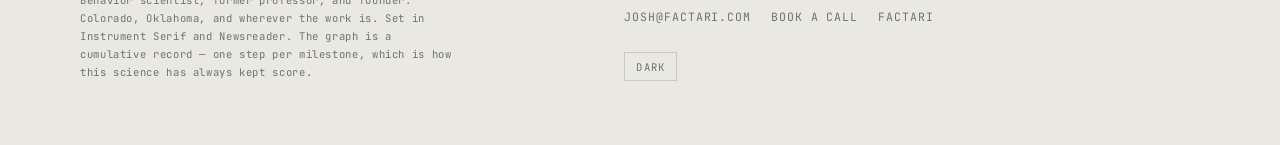
==== commit 9b660d99: "Home hero: add AI Consultancy button Co-Authored-By: Claude Opus 5.5 <noreply@anthropic.com> Claude-" ====
--- a/index.html
+++ b/index.html
@@ -58,6 +58,7 @@
       <div class="hero__actions">
         <a class="btn btn--onhero btn--solid" href="/work.html#advising">The 30-minute call</a>
         <a class="btn btn--onhero" href="/about.html">Read the long version</a>
+        <a class="btn btn--onhero" href="/ai-consultancy.html">AI Consultancy</a>
       </div>
     </div>
     <figure class="hero__portrait" style="margin:0">
--- a/site.css
+++ b/site.css
@@ -806,3 +806,85 @@
   .masthead, .footer, .hero__actions, .theme-toggle, .record { display: none !important; }
   body { background: #fff; color: #000; }
 }
+
+/* ----------------------------------------------------------- portfolio --- */
+
+.pf-grid {
+  display: grid;
+  gap: 1px;
+  background: var(--rule);
+  border-block: 1px solid var(--rule);
+  grid-template-columns: minmax(0, 1fr);
+}
+@media (min-width: 40rem) { .pf-grid { grid-template-columns: repeat(2, minmax(0, 1fr)); } }
+@media (min-width: 62rem) { .pf-grid { grid-template-columns: repeat(3, minmax(0, 1fr)); } }
+.pf-tile {
+  appearance: none;
+  border: 0;
+  margin: 0;
+  font: inherit;
+  text-align: left;
+  color: var(--ink);
+  background: var(--ground);
+  padding: clamp(1.4rem, 3vw, 2rem);
+  display: flex;
+  flex-direction: column;
+  gap: .7rem;
+  cursor: pointer;
+  transition: background .18s ease;
+  min-height: 12.5rem;
+}
+.pf-tile:hover, .pf-tile:focus-visible { background: var(--ground-2); }
+.pf-tile:focus-visible { outline: 2px solid var(--accent); outline-offset: -2px; }
+.pf-tile .label { color: var(--accent-ink); }
+.pf-tile__title { display: block; }
+.pf-tile__teaser { color: var(--ink-soft); font-size: var(--step--1); line-height: 1.55; }
+.pf-tile__more { margin-top: auto; }
+.pf-tile:hover .pf-tile__more { color: var(--accent-ink); }
+
+.pf-dialog {
+  border: 1px solid var(--rule);
+  background: var(--ground);
+  color: var(--ink);
+  padding: 0;
+  width: min(42rem, calc(100vw - 2rem));
+  max-height: calc(100dvh - 3rem);
+  box-shadow: var(--shadow);
+}
+.pf-dialog::backdrop { background: rgba(16, 20, 21, .62); backdrop-filter: blur(2px); }
+.pf-dialog[open] { animation: pf-in .22s ease; }
+@keyframes pf-in { from { opacity: 0; transform: translateY(8px); } to { opacity: 1; transform: none; } }
+@media (prefers-reduced-motion: reduce) { .pf-dialog[open] { animation: none; } }
+.pf-dialog__inner { padding: clamp(1.5rem, 4vw, 2.5rem); display: flex; flex-direction: column; gap: 1rem; }
+.pf-dialog__close {
+  align-self: flex-end;
+  appearance: none;
+  background: transparent;
+  border: 1px solid var(--rule);
+  color: var(--ink-mute);
+  font-family: var(--font-mono);
+  font-size: .68rem;
+  letter-spacing: .1em;
+  text-transform: uppercase;
+  padding: .45rem .7rem;
+  cursor: pointer;
+}
+.pf-dialog__close:hover { color: var(--ink); border-color: var(--accent); }
+.pf-dialog__body { display: flex; flex-direction: column; gap: .8rem; }
+.pf-dialog__body .label { color: var(--accent-ink); }
+.pf-dialog__title { margin: 0; }
+.pf-dl { margin: .4rem 0 0; display: grid; gap: .25rem; }
+.pf-dl dt {
+  font-family: var(--font-mono);
+  font-size: .68rem;
+  letter-spacing: .12em;
+  text-transform: uppercase;
+  color: var(--ink-mute);
+  margin-top: .9rem;
+  padding-top: .9rem;
+  border-top: 1px solid var(--rule-soft);
+}
+.pf-dl dt:first-child { margin-top: 0; }
+.pf-dl dd { margin: 0; color: var(--ink-soft); line-height: 1.6; }
+.pf-dialog__actions { margin-top: .5rem; }
+body.pf-locked { overflow: hidden; }
